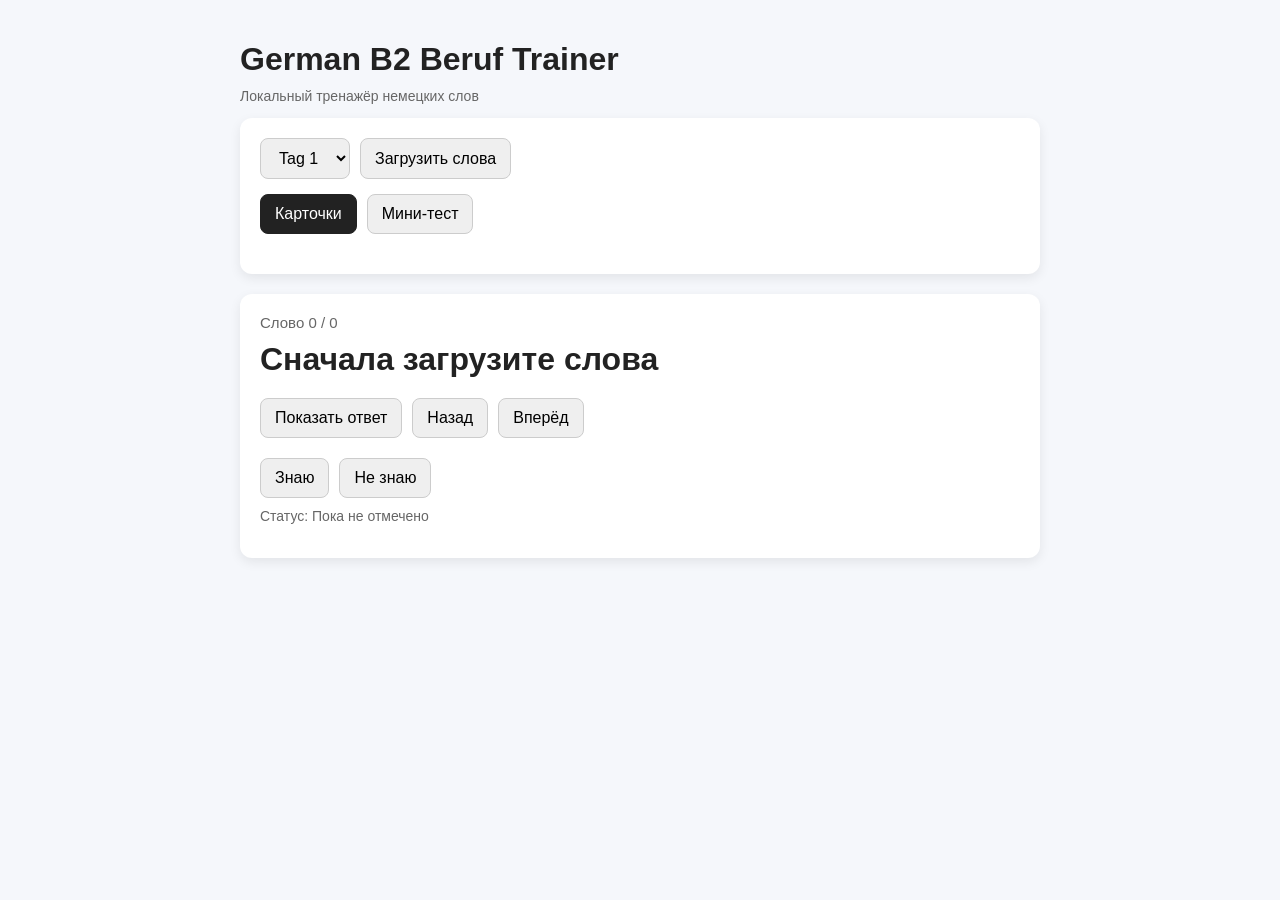
==== index.html @ 20380b61 "init: create offline German vocabulary trainer" ====
<!DOCTYPE html>
<html lang="ru">
<head>
  <meta charset="UTF-8" />
  <meta name="viewport" content="width=device-width, initial-scale=1.0" />
  <title>German B2 Beruf Trainer</title>
  <style>
    body {
      font-family: Arial, sans-serif;
      background: #f5f7fb;
      margin: 0;
      padding: 20px;
      color: #222;
    }

    .container {
      max-width: 800px;
      margin: 0 auto;
    }

    h1 {
      margin-bottom: 10px;
    }

    .panel {
      background: #fff;
      border-radius: 12px;
      padding: 20px;
      box-shadow: 0 4px 12px rgba(0,0,0,0.08);
      margin-bottom: 20px;
    }

    .controls {
      display: flex;
      flex-wrap: wrap;
      gap: 10px;
      margin-bottom: 15px;
    }

    select, button {
      padding: 10px 14px;
      border-radius: 8px;
      border: 1px solid #ccc;
      font-size: 16px;
      cursor: pointer;
    }

    button:hover {
      opacity: 0.95;
    }

    .word {
      font-size: 32px;
      font-weight: bold;
      margin-bottom: 15px;
    }

    .translation, .examples {
      margin-top: 12px;
      font-size: 18px;
      line-height: 1.5;
    }

    .hidden {
      display: none;
    }

    .nav-buttons {
      display: flex;
      gap: 10px;
      margin-top: 20px;
    }

    .mode-buttons {
      display: flex;
      gap: 10px;
      margin-bottom: 20px;
    }

    .active {
      background: #222;
      color: white;
      border-color: #222;
    }

    .question-count {
      font-size: 15px;
      color: #666;
      margin-bottom: 10px;
    }

    .answers {
      display: grid;
      gap: 10px;
      margin-top: 20px;
    }

    .answer-btn {
      text-align: left;
      background: white;
    }

    .answer-btn.correct {
      background: #d4edda;
      border-color: #28a745;
    }

    .answer-btn.wrong {
      background: #f8d7da;
      border-color: #dc3545;
    }

    .result-box {
      font-size: 20px;
      font-weight: bold;
      margin-top: 20px;
    }

    .small-text {
      color: #666;
      font-size: 14px;
      margin-top: 10px;
    }

    .message {
      margin-top: 10px;
      font-size: 16px;
      font-weight: 600;
    }

    @media (max-width: 600px) {
      .word {
        font-size: 26px;
      }

      select, button {
        width: 100%;
      }

      .mode-buttons,
      .nav-buttons,
      .controls {
        flex-direction: column;
      }
    }
  </style>
</head>
<body>
  <div class="container">
    <h1>German B2 Beruf Trainer</h1>
    <p class="small-text">Локальный тренажёр немецких слов</p>

    <div class="panel">
      <div class="controls">
        <select id="daySelect">
          <option value="tag1">Tag 1</option>
          <option value="tag2">Tag 2</option>
        </select>
        <button id="loadBtn">Загрузить слова</button>
      </div>

      <div class="mode-buttons">
        <button id="cardsModeBtn" class="active">Карточки</button>
        <button id="testModeBtn">Мини-тест</button>
      </div>
    </div>

    <!-- CARDS -->
    <div id="cardsSection" class="panel">
      <div class="question-count" id="cardsCounter">Слово 0 / 0</div>
      <div class="word" id="cardWord">Сначала загрузите слова</div>

      <div id="cardAnswer" class="hidden">
        <div class="translation" id="cardTranslation"></div>
        <div class="examples">
          <p><strong>DE:</strong> <span id="cardExampleDe"></span></p>
          <p><strong>RU:</strong> <span id="cardExampleRu"></span></p>
        </div>
      </div>

      <!-- Навигация -->
      <div class="nav-buttons">
        <button id="showAnswerBtn">Показать ответ</button>
        <button id="prevBtn">Назад</button>
        <button id="nextBtn">Вперёд</button>
      </div>

      <!-- ЗНАНИЕ -->
      <div class="nav-buttons">
        <button id="knowBtn">Знаю</button>
        <button id="dontKnowBtn">Не знаю</button>
      </div>

      <p id="wordStatus" class="small-text">
        Статус: Пока не отмечено
      </p>
    </div>

    <!-- TEST -->
    <div id="testSection" class="panel hidden">
      <div class="question-count" id="testCounter">Вопрос 0 / 0</div>
      <div class="word" id="testWord">Сначала загрузите слова</div>

      <div class="answers" id="answersContainer"></div>

      <div class="message" id="testMessage"></div>

      <div class="nav-buttons">
        <button id="nextQuestionBtn" class="hidden">Следующий вопрос</button>
        <button id="restartTestBtn" class="hidden">Пройти тест заново</button>
      </div>

      <div class="result-box hidden" id="resultBox"></div>
    </div>
  </div>

  <script src="app.js"></script>
</body>
</html>
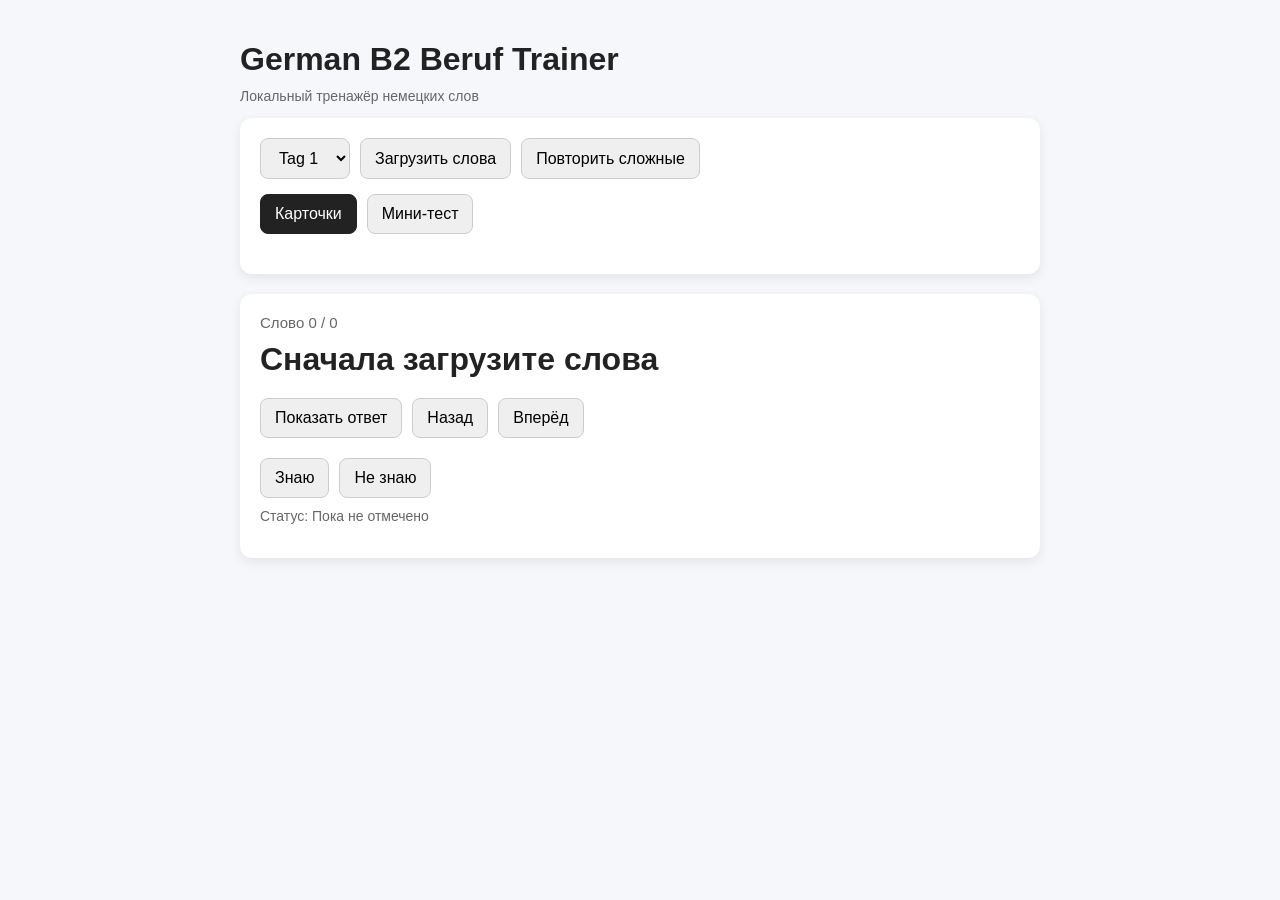
==== commit 49a38eba: "feat: add repeat unknown words button and filter mode" ====
--- a/index.html
+++ b/index.html
@@ -157,6 +157,7 @@
           <option value="tag2">Tag 2</option>
         </select>
         <button id="loadBtn">Загрузить слова</button>
+        <button id="repeatUnknownBtn">Повторить сложные</button>
       </div>
 
       <div class="mode-buttons">
@@ -216,4 +217,4 @@
 
   <script src="app.js"></script>
 </body>
-</html>+</html>
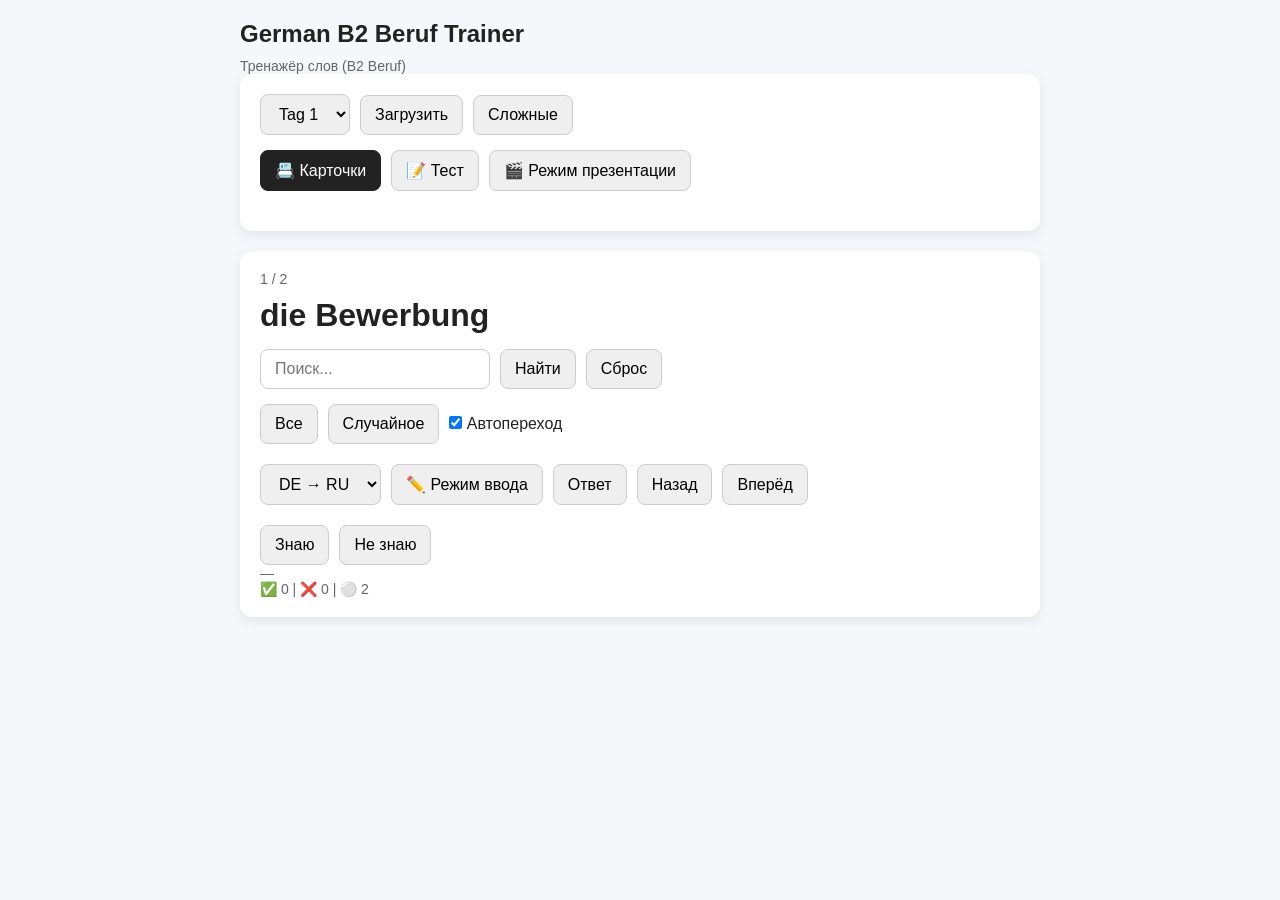
==== commit 2057565d: "feat: major update - add typing mode and presentation mode - Add typing mode with manual input and a" ====
--- a/index.html
+++ b/index.html
@@ -4,11 +4,17 @@
   <meta charset="UTF-8" />
   <meta name="viewport" content="width=device-width, initial-scale=1.0" />
   <title>German B2 Beruf Trainer</title>
+
   <style>
+    * {
+      margin: 0;
+      padding: 0;
+      box-sizing: border-box;
+    }
+
     body {
-      font-family: Arial, sans-serif;
+      font-family: -apple-system, BlinkMacSystemFont, 'Segoe UI', Roboto, 'Helvetica Neue', Arial, sans-serif;
       background: #f5f7fb;
-      margin: 0;
       padding: 20px;
       color: #222;
     }
@@ -20,6 +26,7 @@
 
     h1 {
       margin-bottom: 10px;
+      font-size: 24px;
     }
 
     .panel {
@@ -35,18 +42,24 @@
       flex-wrap: wrap;
       gap: 10px;
       margin-bottom: 15px;
-    }
-
-    select, button {
+      align-items: center;
+    }
+
+    select, button, input {
       padding: 10px 14px;
       border-radius: 8px;
       border: 1px solid #ccc;
       font-size: 16px;
+    }
+
+    button {
       cursor: pointer;
+      transition: all 0.2s;
     }
 
     button:hover {
-      opacity: 0.95;
+      transform: translateY(-1px);
+      box-shadow: 0 2px 4px rgba(0,0,0,0.1);
     }
 
     .word {
@@ -58,7 +71,6 @@
     .translation, .examples {
       margin-top: 12px;
       font-size: 18px;
-      line-height: 1.5;
     }
 
     .hidden {
@@ -69,6 +81,7 @@
       display: flex;
       gap: 10px;
       margin-top: 20px;
+      flex-wrap: wrap;
     }
 
     .mode-buttons {
@@ -84,7 +97,7 @@
     }
 
     .question-count {
-      font-size: 15px;
+      font-size: 14px;
       color: #666;
       margin-bottom: 10px;
     }
@@ -95,11 +108,6 @@
       margin-top: 20px;
     }
 
-    .answer-btn {
-      text-align: left;
-      background: white;
-    }
-
     .answer-btn.correct {
       background: #d4edda;
       border-color: #28a745;
@@ -110,22 +118,195 @@
       border-color: #dc3545;
     }
 
-    .result-box {
-      font-size: 20px;
+    .small-text {
+      font-size: 14px;
+      color: #666;
+    }
+
+    /* Стили для режима ввода */
+    .typing-area {
+      display: flex;
+      gap: 10px;
+      margin: 20px 0;
+    }
+
+    #typingInput {
+      flex: 1;
+      padding: 12px;
+      font-size: 16px;
+      border: 2px solid #ddd;
+      border-radius: 8px;
+    }
+
+    .typing-feedback {
+      margin-top: 15px;
+      padding: 12px;
+      border-radius: 8px;
+      background: #f0f0f0;
+    }
+
+    .typing-feedback.correct {
+      background: #d4edda;
+      border-left: 4px solid #28a745;
+    }
+
+    .typing-feedback.wrong {
+      background: #f8d7da;
+      border-left: 4px solid #dc3545;
+    }
+
+    .typing-btn.active {
+      background: #4a90e2;
+      color: white;
+      border-color: #4a90e2;
+    }
+
+    /* Стили для режима презентации */
+    .presentation-panel {
+      position: fixed;
+      top: 0;
+      left: 0;
+      right: 0;
+      bottom: 0;
+      background: #fffaf0;
+      border-radius: 0;
+      padding: 60px 40px;
+      margin: 0;
+      z-index: 1000;
+      overflow-y: auto;
+    }
+
+    .presentation-exit-btn {
+      position: fixed;
+      top: 30px;
+      right: 30px;
+      background: rgba(0,0,0,0.1);
+      border: none;
+      font-size: 18px;
+      padding: 12px 24px;
+      border-radius: 40px;
+      cursor: pointer;
+      z-index: 1001;
+      transition: all 0.2s;
+    }
+
+    .presentation-exit-btn:hover {
+      background: rgba(0,0,0,0.2);
+      transform: scale(1.05);
+    }
+
+    .presentation-control-btn {
+      position: fixed;
+      bottom: 40px;
+      background: rgba(0,0,0,0.1);
+      border: none;
+      padding: 14px 28px;
+      font-size: 18px;
+      border-radius: 40px;
+      cursor: pointer;
+      z-index: 1001;
+      transition: all 0.2s;
+      font-weight: 500;
+    }
+
+    .presentation-control-btn:hover {
+      background: rgba(0,0,0,0.2);
+      transform: scale(1.05);
+    }
+
+    .pause-btn {
+      left: 40px;
+    }
+
+    .stop-btn {
+      right: 40px;
+    }
+
+    .presentation-content {
+      display: flex;
+      flex-direction: column;
+      justify-content: center;
+      align-items: center;
+      min-height: 100%;
+      text-align: center;
+      max-width: 1200px;
+      margin: 0 auto;
+    }
+
+    .presentation-counter {
+      font-size: 18px;
+      color: #999;
+      margin-bottom: 80px;
+    }
+
+    /* Крупные шрифты для чтения с расстояния 1-2 метра */
+    .presentation-word {
+      font-size: 96px;
       font-weight: bold;
-      margin-top: 20px;
-    }
-
-    .small-text {
+      color: #2c3e50;
+      margin-bottom: 60px;
+      opacity: 1;
+      transition: opacity 0.4s ease;
+      min-height: 180px;
+      display: flex;
+      align-items: center;
+      justify-content: center;
+      line-height: 1.2;
+    }
+
+    .presentation-translation {
+      font-size: 72px;
+      color: #4a90e2;
+      margin-bottom: 60px;
+      opacity: 0;
+      transition: opacity 0.4s ease;
+      min-height: 140px;
+      display: flex;
+      align-items: center;
+      justify-content: center;
+      line-height: 1.2;
+    }
+
+    .presentation-examples {
+      font-size: 32px;
       color: #666;
-      font-size: 14px;
-      margin-top: 10px;
-    }
-
-    .message {
-      margin-top: 10px;
-      font-size: 16px;
-      font-weight: 600;
+      line-height: 1.5;
+      background: rgba(0,0,0,0.03);
+      padding: 40px;
+      border-radius: 24px;
+      opacity: 0;
+      transition: opacity 0.4s ease;
+      min-height: 280px;
+      display: flex;
+      flex-direction: column;
+      justify-content: center;
+    }
+
+    .presentation-examples p {
+      margin: 20px 0;
+    }
+
+    .example-label {
+      font-weight: bold;
+      color: #4a90e2;
+      font-size: 36px;
+      margin-right: 15px;
+    }
+
+    .presentation-progress {
+      position: fixed;
+      bottom: 0;
+      left: 0;
+      right: 0;
+      height: 6px;
+      background: rgba(0,0,0,0.1);
+    }
+
+    .presentation-progress-bar {
+      height: 100%;
+      background: #4a90e2;
+      width: 0%;
+      transition: width 0.1s linear;
     }
 
     @media (max-width: 600px) {
@@ -133,85 +314,197 @@
         font-size: 26px;
       }
 
-      select, button {
-        width: 100%;
-      }
-
-      .mode-buttons,
-      .nav-buttons,
-      .controls {
+      .controls, .nav-buttons, .mode-buttons {
         flex-direction: column;
+      }
+      
+      .presentation-word {
+        font-size: 48px;
+        min-height: 100px;
+        margin-bottom: 40px;
+      }
+      
+      .presentation-translation {
+        font-size: 36px;
+        min-height: 80px;
+        margin-bottom: 40px;
+      }
+      
+      .presentation-examples {
+        font-size: 20px;
+        padding: 25px;
+        min-height: 200px;
+      }
+      
+      .example-label {
+        font-size: 22px;
+      }
+      
+      .presentation-panel {
+        padding: 30px 20px;
+      }
+      
+      .presentation-control-btn {
+        padding: 10px 20px;
+        font-size: 14px;
+        bottom: 20px;
+      }
+      
+      .pause-btn {
+        left: 20px;
+      }
+      
+      .stop-btn {
+        right: 20px;
+      }
+      
+      .presentation-exit-btn {
+        top: 20px;
+        right: 20px;
+        padding: 8px 16px;
+        font-size: 14px;
+      }
+      
+      .presentation-counter {
+        font-size: 14px;
+        margin-bottom: 40px;
       }
     }
   </style>
 </head>
+
 <body>
   <div class="container">
     <h1>German B2 Beruf Trainer</h1>
-    <p class="small-text">Локальный тренажёр немецких слов</p>
-
+    <p class="small-text">Тренажёр слов (B2 Beruf)</p>
+
+    <!-- ЗАГРУЗКА -->
     <div class="panel">
       <div class="controls">
         <select id="daySelect">
           <option value="tag1">Tag 1</option>
           <option value="tag2">Tag 2</option>
+          <option value="tag3">Tag 3</option>
         </select>
-        <button id="loadBtn">Загрузить слова</button>
-        <button id="repeatUnknownBtn">Повторить сложные</button>
+
+        <button id="loadBtn">Загрузить</button>
+        <button id="repeatUnknownBtn">Сложные</button>
       </div>
 
       <div class="mode-buttons">
-        <button id="cardsModeBtn" class="active">Карточки</button>
-        <button id="testModeBtn">Мини-тест</button>
+        <button id="cardsModeBtn" class="active">📇 Карточки</button>
+        <button id="testModeBtn">📝 Тест</button>
+        <button id="presentationModeBtn">🎬 Режим презентации</button>
       </div>
     </div>
 
-    <!-- CARDS -->
+    <!-- КАРТОЧКИ -->
     <div id="cardsSection" class="panel">
-      <div class="question-count" id="cardsCounter">Слово 0 / 0</div>
-      <div class="word" id="cardWord">Сначала загрузите слова</div>
+
+      <div id="cardsCounter" class="question-count"></div>
+
+      <div id="cardWord" class="word"></div>
 
       <div id="cardAnswer" class="hidden">
-        <div class="translation" id="cardTranslation"></div>
+        <div id="cardTranslation" class="translation"></div>
+
         <div class="examples">
-          <p><strong>DE:</strong> <span id="cardExampleDe"></span></p>
-          <p><strong>RU:</strong> <span id="cardExampleRu"></span></p>
+          <p><b>DE:</b> <span id="cardExampleDe"></span></p>
+          <p><b>RU:</b> <span id="cardExampleRu"></span></p>
         </div>
       </div>
 
-      <!-- Навигация -->
+      <!-- РЕЖИМ ВВОДА -->
+      <div id="typingSection" class="hidden">
+        <div class="typing-area">
+          <input type="text" id="typingInput" placeholder="Введите перевод..." />
+          <button id="checkTypingBtn">Проверить</button>
+        </div>
+        <div id="typingFeedback" class="typing-feedback hidden">
+          <p id="typingMessage"></p>
+          <p id="typingCorrectAnswer"></p>
+        </div>
+      </div>
+
+      <!-- ПОИСК -->
+      <div class="controls">
+        <input id="searchInput" type="text" placeholder="Поиск..." />
+        <button id="searchBtn">Найти</button>
+        <button id="resetSearchBtn">Сброс</button>
+      </div>
+
+      <!-- ФИЛЬТРЫ -->
+      <div class="controls">
+        <button id="showAllBtn">Все</button>
+        <button id="randomWordBtn">Случайное</button>
+
+        <label>
+          <input id="autoNextCheckbox" type="checkbox" checked />
+          Автопереход
+        </label>
+      </div>
+
+      <!-- УПРАВЛЕНИЕ -->
       <div class="nav-buttons">
-        <button id="showAnswerBtn">Показать ответ</button>
+        <select id="cardModeSelect">
+          <option value="de-to-ru">DE → RU</option>
+          <option value="ru-to-de">RU → DE</option>
+        </select>
+
+        <button id="typingModeBtn" class="typing-btn">✏️ Режим ввода</button>
+
+        <button id="showAnswerBtn">Ответ</button>
         <button id="prevBtn">Назад</button>
         <button id="nextBtn">Вперёд</button>
       </div>
 
-      <!-- ЗНАНИЕ -->
+      <!-- ОЦЕНКА -->
       <div class="nav-buttons">
         <button id="knowBtn">Знаю</button>
         <button id="dontKnowBtn">Не знаю</button>
       </div>
 
-      <p id="wordStatus" class="small-text">
-        Статус: Пока не отмечено
-      </p>
+      <p id="wordStatus" class="small-text"></p>
+      <p id="statsBox" class="small-text"></p>
     </div>
 
-    <!-- TEST -->
+    <!-- ТЕСТ -->
     <div id="testSection" class="panel hidden">
-      <div class="question-count" id="testCounter">Вопрос 0 / 0</div>
-      <div class="word" id="testWord">Сначала загрузите слова</div>
-
-      <div class="answers" id="answersContainer"></div>
-
-      <div class="message" id="testMessage"></div>
+
+      <div id="testCounter" class="question-count"></div>
+      <div id="testWord" class="word"></div>
+
+      <div id="answersContainer" class="answers"></div>
+
+      <p id="testMessage"></p>
 
       <div class="nav-buttons">
-        <button id="nextQuestionBtn" class="hidden">Следующий вопрос</button>
-        <button id="restartTestBtn" class="hidden">Пройти тест заново</button>
-      </div>
-
-      <div class="result-box hidden" id="resultBox"></div>
+        <button id="nextQuestionBtn" class="hidden">Дальше</button>
+        <button id="restartTestBtn" class="hidden">Заново</button>
+      </div>
+
+      <div id="resultBox" class="small-text"></div>
+    </div>
+
+    <!-- РЕЖИМ ПРЕЗЕНТАЦИИ -->
+    <div id="presentationSection" class="presentation-panel hidden">
+      <button id="presentationExitBtn" class="presentation-exit-btn">✕ Выход</button>
+      <button id="presentationPauseBtn" class="presentation-control-btn pause-btn">⏸ Пауза</button>
+      <button id="presentationStopBtn" class="presentation-control-btn stop-btn">⏹ Остановить</button>
+      
+      <div class="presentation-content">
+        <div id="presentationCounter" class="presentation-counter"></div>
+        <div id="presentationWord" class="presentation-word"></div>
+        <div id="presentationTranslation" class="presentation-translation"></div>
+        <div id="presentationExamples" class="presentation-examples">
+          <p><span class="example-label">DE:</span> <span id="presentationExampleDe"></span></p>
+          <p><span class="example-label">RU:</span> <span id="presentationExampleRu"></span></p>
+        </div>
+      </div>
+      
+      <div class="presentation-progress">
+        <div id="presentationProgressBar" class="presentation-progress-bar"></div>
+      </div>
     </div>
   </div>
 
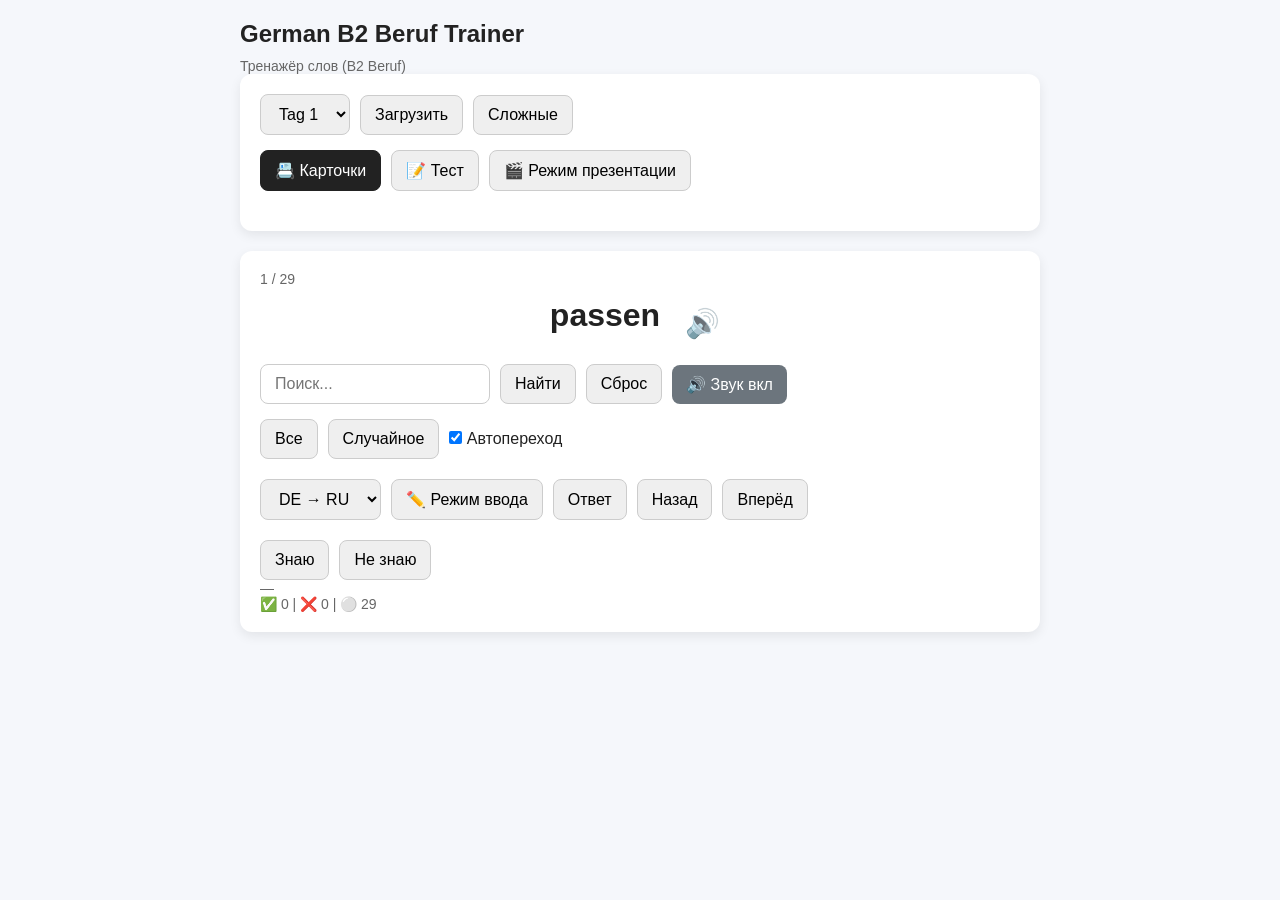
==== commit 1ad42553: "feat: add audio pronunciation feature - Add speak buttons in cards, test, and presentation modes - A" ====
--- a/index.html
+++ b/index.html
@@ -159,6 +159,51 @@
       background: #4a90e2;
       color: white;
       border-color: #4a90e2;
+    }
+
+    /* Стили для кнопок озвучивания */
+    .word-container {
+      display: flex;
+      align-items: center;
+      justify-content: center;
+      gap: 15px;
+      margin-bottom: 15px;
+    }
+
+    .test-word-container {
+      display: flex;
+      align-items: center;
+      justify-content: center;
+      gap: 15px;
+      margin-bottom: 20px;
+    }
+
+    .speak-btn {
+      background: none;
+      border: none;
+      font-size: 28px;
+      cursor: pointer;
+      padding: 5px 10px;
+      border-radius: 50%;
+      transition: all 0.2s;
+      opacity: 0.7;
+    }
+
+    .speak-btn:hover {
+      opacity: 1;
+      transform: scale(1.1);
+      background: rgba(0,0,0,0.05);
+    }
+
+    .sound-toggle-btn {
+      background: #6c757d;
+      color: white;
+      border: none;
+    }
+
+    .sound-toggle-btn.sound-off {
+      background: #dc3545;
+      opacity: 0.7;
     }
 
     /* Стили для режима презентации */
@@ -239,18 +284,36 @@
       margin-bottom: 80px;
     }
 
-    /* Крупные шрифты для чтения с расстояния 1-2 метра */
+    .presentation-word-container {
+      position: relative;
+      display: flex;
+      align-items: center;
+      justify-content: center;
+      gap: 30px;
+      margin-bottom: 60px;
+    }
+
+    .presentation-speak-btn {
+      background: none;
+      border: none;
+      font-size: 48px;
+      cursor: pointer;
+      opacity: 0.7;
+      transition: all 0.2s;
+      padding: 10px;
+    }
+
+    .presentation-speak-btn:hover {
+      opacity: 1;
+      transform: scale(1.1);
+    }
+
     .presentation-word {
       font-size: 96px;
       font-weight: bold;
       color: #2c3e50;
-      margin-bottom: 60px;
       opacity: 1;
       transition: opacity 0.4s ease;
-      min-height: 180px;
-      display: flex;
-      align-items: center;
-      justify-content: center;
       line-height: 1.2;
     }
 
@@ -320,20 +383,15 @@
       
       .presentation-word {
         font-size: 48px;
-        min-height: 100px;
-        margin-bottom: 40px;
       }
       
       .presentation-translation {
         font-size: 36px;
-        min-height: 80px;
-        margin-bottom: 40px;
       }
       
       .presentation-examples {
         font-size: 20px;
         padding: 25px;
-        min-height: 200px;
       }
       
       .example-label {
@@ -350,24 +408,12 @@
         bottom: 20px;
       }
       
-      .pause-btn {
-        left: 20px;
-      }
-      
-      .stop-btn {
-        right: 20px;
-      }
-      
-      .presentation-exit-btn {
-        top: 20px;
-        right: 20px;
-        padding: 8px 16px;
-        font-size: 14px;
-      }
-      
-      .presentation-counter {
-        font-size: 14px;
-        margin-bottom: 40px;
+      .presentation-word-container {
+        gap: 15px;
+      }
+      
+      .presentation-speak-btn {
+        font-size: 32px;
       }
     }
   </style>
@@ -403,7 +449,10 @@
 
       <div id="cardsCounter" class="question-count"></div>
 
-      <div id="cardWord" class="word"></div>
+      <div class="word-container">
+        <div id="cardWord" class="word"></div>
+        <button id="speakCardBtn" class="speak-btn" title="Озвучить">🔊</button>
+      </div>
 
       <div id="cardAnswer" class="hidden">
         <div id="cardTranslation" class="translation"></div>
@@ -431,6 +480,7 @@
         <input id="searchInput" type="text" placeholder="Поиск..." />
         <button id="searchBtn">Найти</button>
         <button id="resetSearchBtn">Сброс</button>
+        <button id="toggleSoundBtn" class="sound-toggle-btn">🔊 Звук вкл</button>
       </div>
 
       <!-- ФИЛЬТРЫ -->
@@ -472,7 +522,11 @@
     <div id="testSection" class="panel hidden">
 
       <div id="testCounter" class="question-count"></div>
-      <div id="testWord" class="word"></div>
+
+      <div class="test-word-container">
+        <div id="testWord" class="word"></div>
+        <button id="speakTestBtn" class="speak-btn" title="Озвучить">🔊</button>
+      </div>
 
       <div id="answersContainer" class="answers"></div>
 
@@ -494,7 +548,12 @@
       
       <div class="presentation-content">
         <div id="presentationCounter" class="presentation-counter"></div>
-        <div id="presentationWord" class="presentation-word"></div>
+        
+        <div class="presentation-word-container">
+          <div id="presentationWord" class="presentation-word"></div>
+          <button id="speakPresentationBtn" class="presentation-speak-btn" title="Озвучить">🔊</button>
+        </div>
+        
         <div id="presentationTranslation" class="presentation-translation"></div>
         <div id="presentationExamples" class="presentation-examples">
           <p><span class="example-label">DE:</span> <span id="presentationExampleDe"></span></p>
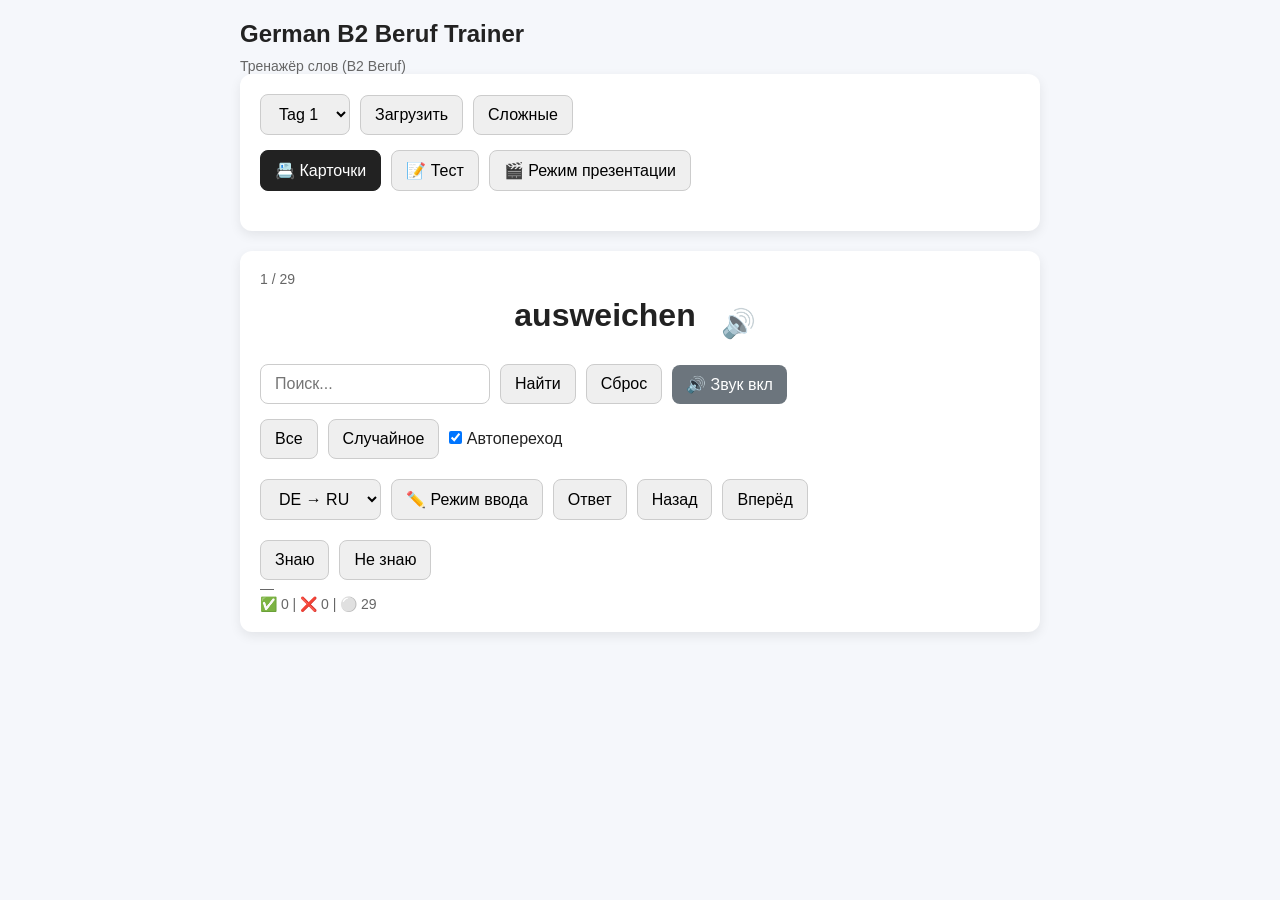
==== commit 96a056d4: "feat: redesign presentation mode with glassmorphism and sliding sidebar - Add glassmorphism design (" ====
--- a/index.html
+++ b/index.html
@@ -274,8 +274,13 @@
       align-items: center;
       min-height: 100%;
       text-align: center;
-      max-width: 1200px;
+      max-width: 900px;
       margin: 0 auto;
+      transition: margin-left 0.3s ease;
+    }
+
+    .presentation-content.with-sidebar {
+      margin-left: 280px;
     }
 
     .presentation-counter {
@@ -372,6 +377,98 @@
       transition: width 0.1s linear;
     }
 
+    /* Боковая панель со списком слов */
+    .presentation-sidebar {
+      position: fixed;
+      left: 0;
+      top: 0;
+      bottom: 0;
+      width: 280px;
+      background: white;
+      box-shadow: 2px 0 15px rgba(0,0,0,0.1);
+      z-index: 1002;
+      display: flex;
+      flex-direction: column;
+      transform: translateX(0);
+      transition: transform 0.3s ease;
+    }
+
+    .presentation-sidebar.collapsed {
+      transform: translateX(-280px);
+    }
+
+    .sidebar-header {
+      display: flex;
+      justify-content: space-between;
+      align-items: center;
+      padding: 20px;
+      border-bottom: 1px solid #e5e5e5;
+      background: #f8f9fa;
+    }
+
+    .sidebar-header h3 {
+      margin: 0;
+      font-size: 18px;
+      color: #333;
+    }
+
+    .toggle-sidebar-btn {
+      background: none;
+      border: none;
+      font-size: 20px;
+      cursor: pointer;
+      padding: 5px 10px;
+      border-radius: 5px;
+      transition: all 0.2s;
+    }
+
+    .toggle-sidebar-btn:hover {
+      background: rgba(0,0,0,0.05);
+    }
+
+    .words-list {
+      flex: 1;
+      overflow-y: auto;
+      padding: 10px 0;
+    }
+
+    .word-item {
+      padding: 12px 20px;
+      font-size: 16px;
+      cursor: pointer;
+      transition: all 0.2s;
+      border-left: 3px solid transparent;
+      font-family: monospace;
+    }
+
+    .word-item:hover {
+      background: #f5f5f5;
+    }
+
+    .word-item.current {
+      background: #e3f2fd;
+      border-left-color: #4a90e2;
+      color: #4a90e2;
+      font-weight: bold;
+    }
+
+    .word-item.passed {
+      color: #888;
+      text-decoration: line-through;
+      opacity: 0.6;
+    }
+
+    .word-number {
+      display: inline-block;
+      width: 30px;
+      color: #999;
+      font-size: 12px;
+    }
+
+    .word-text {
+      margin-left: 5px;
+    }
+
     @media (max-width: 600px) {
       .word {
         font-size: 26px;
@@ -414,6 +511,19 @@
       
       .presentation-speak-btn {
         font-size: 32px;
+      }
+      
+      .presentation-sidebar {
+        width: 240px;
+      }
+      
+      .presentation-content.with-sidebar {
+        margin-left: 240px;
+      }
+      
+      .word-item {
+        padding: 8px 15px;
+        font-size: 14px;
       }
     }
   </style>
@@ -546,7 +656,16 @@
       <button id="presentationPauseBtn" class="presentation-control-btn pause-btn">⏸ Пауза</button>
       <button id="presentationStopBtn" class="presentation-control-btn stop-btn">⏹ Остановить</button>
       
-      <div class="presentation-content">
+      <!-- Боковая панель со списком слов -->
+      <div id="presentationSidebar" class="presentation-sidebar">
+        <div class="sidebar-header">
+          <h3>📚 Список слов</h3>
+          <button id="toggleSidebarBtn" class="toggle-sidebar-btn" title="Скрыть панель">◀</button>
+        </div>
+        <div id="wordsList" class="words-list"></div>
+      </div>
+      
+      <div id="presentationContent" class="presentation-content">
         <div id="presentationCounter" class="presentation-counter"></div>
         
         <div class="presentation-word-container">
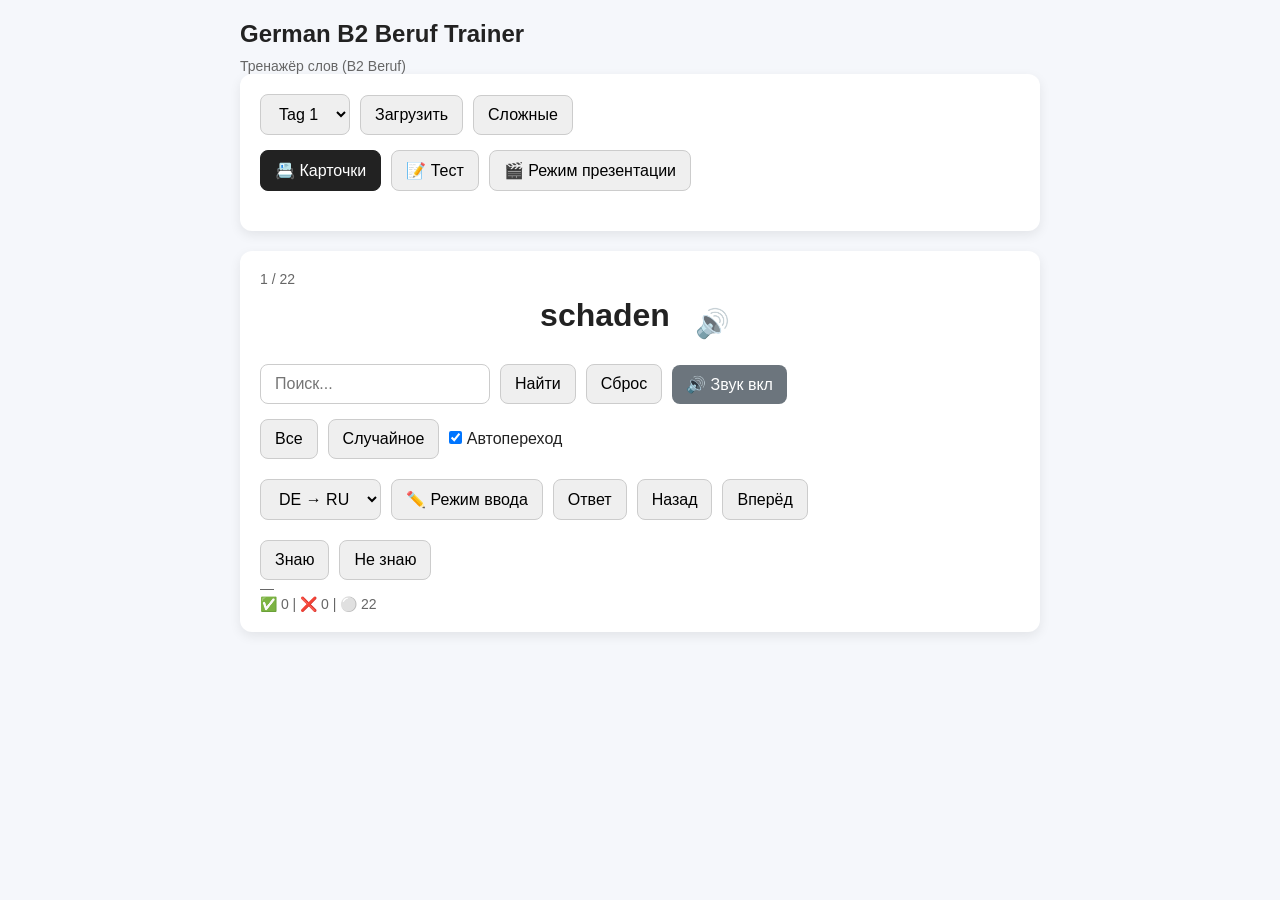
==== commit 10da6a0e: "feat: major refactoring - separate CSS and fix presentation mode - Move all CSS to external file (st" ====
--- a/index.html
+++ b/index.html
@@ -4,529 +4,7 @@
   <meta charset="UTF-8" />
   <meta name="viewport" content="width=device-width, initial-scale=1.0" />
   <title>German B2 Beruf Trainer</title>
-
-  <style>
-    * {
-      margin: 0;
-      padding: 0;
-      box-sizing: border-box;
-    }
-
-    body {
-      font-family: -apple-system, BlinkMacSystemFont, 'Segoe UI', Roboto, 'Helvetica Neue', Arial, sans-serif;
-      background: #f5f7fb;
-      padding: 20px;
-      color: #222;
-    }
-
-    .container {
-      max-width: 800px;
-      margin: 0 auto;
-    }
-
-    h1 {
-      margin-bottom: 10px;
-      font-size: 24px;
-    }
-
-    .panel {
-      background: #fff;
-      border-radius: 12px;
-      padding: 20px;
-      box-shadow: 0 4px 12px rgba(0,0,0,0.08);
-      margin-bottom: 20px;
-    }
-
-    .controls {
-      display: flex;
-      flex-wrap: wrap;
-      gap: 10px;
-      margin-bottom: 15px;
-      align-items: center;
-    }
-
-    select, button, input {
-      padding: 10px 14px;
-      border-radius: 8px;
-      border: 1px solid #ccc;
-      font-size: 16px;
-    }
-
-    button {
-      cursor: pointer;
-      transition: all 0.2s;
-    }
-
-    button:hover {
-      transform: translateY(-1px);
-      box-shadow: 0 2px 4px rgba(0,0,0,0.1);
-    }
-
-    .word {
-      font-size: 32px;
-      font-weight: bold;
-      margin-bottom: 15px;
-    }
-
-    .translation, .examples {
-      margin-top: 12px;
-      font-size: 18px;
-    }
-
-    .hidden {
-      display: none;
-    }
-
-    .nav-buttons {
-      display: flex;
-      gap: 10px;
-      margin-top: 20px;
-      flex-wrap: wrap;
-    }
-
-    .mode-buttons {
-      display: flex;
-      gap: 10px;
-      margin-bottom: 20px;
-    }
-
-    .active {
-      background: #222;
-      color: white;
-      border-color: #222;
-    }
-
-    .question-count {
-      font-size: 14px;
-      color: #666;
-      margin-bottom: 10px;
-    }
-
-    .answers {
-      display: grid;
-      gap: 10px;
-      margin-top: 20px;
-    }
-
-    .answer-btn.correct {
-      background: #d4edda;
-      border-color: #28a745;
-    }
-
-    .answer-btn.wrong {
-      background: #f8d7da;
-      border-color: #dc3545;
-    }
-
-    .small-text {
-      font-size: 14px;
-      color: #666;
-    }
-
-    /* Стили для режима ввода */
-    .typing-area {
-      display: flex;
-      gap: 10px;
-      margin: 20px 0;
-    }
-
-    #typingInput {
-      flex: 1;
-      padding: 12px;
-      font-size: 16px;
-      border: 2px solid #ddd;
-      border-radius: 8px;
-    }
-
-    .typing-feedback {
-      margin-top: 15px;
-      padding: 12px;
-      border-radius: 8px;
-      background: #f0f0f0;
-    }
-
-    .typing-feedback.correct {
-      background: #d4edda;
-      border-left: 4px solid #28a745;
-    }
-
-    .typing-feedback.wrong {
-      background: #f8d7da;
-      border-left: 4px solid #dc3545;
-    }
-
-    .typing-btn.active {
-      background: #4a90e2;
-      color: white;
-      border-color: #4a90e2;
-    }
-
-    /* Стили для кнопок озвучивания */
-    .word-container {
-      display: flex;
-      align-items: center;
-      justify-content: center;
-      gap: 15px;
-      margin-bottom: 15px;
-    }
-
-    .test-word-container {
-      display: flex;
-      align-items: center;
-      justify-content: center;
-      gap: 15px;
-      margin-bottom: 20px;
-    }
-
-    .speak-btn {
-      background: none;
-      border: none;
-      font-size: 28px;
-      cursor: pointer;
-      padding: 5px 10px;
-      border-radius: 50%;
-      transition: all 0.2s;
-      opacity: 0.7;
-    }
-
-    .speak-btn:hover {
-      opacity: 1;
-      transform: scale(1.1);
-      background: rgba(0,0,0,0.05);
-    }
-
-    .sound-toggle-btn {
-      background: #6c757d;
-      color: white;
-      border: none;
-    }
-
-    .sound-toggle-btn.sound-off {
-      background: #dc3545;
-      opacity: 0.7;
-    }
-
-    /* Стили для режима презентации */
-    .presentation-panel {
-      position: fixed;
-      top: 0;
-      left: 0;
-      right: 0;
-      bottom: 0;
-      background: #fffaf0;
-      border-radius: 0;
-      padding: 60px 40px;
-      margin: 0;
-      z-index: 1000;
-      overflow-y: auto;
-    }
-
-    .presentation-exit-btn {
-      position: fixed;
-      top: 30px;
-      right: 30px;
-      background: rgba(0,0,0,0.1);
-      border: none;
-      font-size: 18px;
-      padding: 12px 24px;
-      border-radius: 40px;
-      cursor: pointer;
-      z-index: 1001;
-      transition: all 0.2s;
-    }
-
-    .presentation-exit-btn:hover {
-      background: rgba(0,0,0,0.2);
-      transform: scale(1.05);
-    }
-
-    .presentation-control-btn {
-      position: fixed;
-      bottom: 40px;
-      background: rgba(0,0,0,0.1);
-      border: none;
-      padding: 14px 28px;
-      font-size: 18px;
-      border-radius: 40px;
-      cursor: pointer;
-      z-index: 1001;
-      transition: all 0.2s;
-      font-weight: 500;
-    }
-
-    .presentation-control-btn:hover {
-      background: rgba(0,0,0,0.2);
-      transform: scale(1.05);
-    }
-
-    .pause-btn {
-      left: 40px;
-    }
-
-    .stop-btn {
-      right: 40px;
-    }
-
-    .presentation-content {
-      display: flex;
-      flex-direction: column;
-      justify-content: center;
-      align-items: center;
-      min-height: 100%;
-      text-align: center;
-      max-width: 900px;
-      margin: 0 auto;
-      transition: margin-left 0.3s ease;
-    }
-
-    .presentation-content.with-sidebar {
-      margin-left: 280px;
-    }
-
-    .presentation-counter {
-      font-size: 18px;
-      color: #999;
-      margin-bottom: 80px;
-    }
-
-    .presentation-word-container {
-      position: relative;
-      display: flex;
-      align-items: center;
-      justify-content: center;
-      gap: 30px;
-      margin-bottom: 60px;
-    }
-
-    .presentation-speak-btn {
-      background: none;
-      border: none;
-      font-size: 48px;
-      cursor: pointer;
-      opacity: 0.7;
-      transition: all 0.2s;
-      padding: 10px;
-    }
-
-    .presentation-speak-btn:hover {
-      opacity: 1;
-      transform: scale(1.1);
-    }
-
-    .presentation-word {
-      font-size: 96px;
-      font-weight: bold;
-      color: #2c3e50;
-      opacity: 1;
-      transition: opacity 0.4s ease;
-      line-height: 1.2;
-    }
-
-    .presentation-translation {
-      font-size: 72px;
-      color: #4a90e2;
-      margin-bottom: 60px;
-      opacity: 0;
-      transition: opacity 0.4s ease;
-      min-height: 140px;
-      display: flex;
-      align-items: center;
-      justify-content: center;
-      line-height: 1.2;
-    }
-
-    .presentation-examples {
-      font-size: 32px;
-      color: #666;
-      line-height: 1.5;
-      background: rgba(0,0,0,0.03);
-      padding: 40px;
-      border-radius: 24px;
-      opacity: 0;
-      transition: opacity 0.4s ease;
-      min-height: 280px;
-      display: flex;
-      flex-direction: column;
-      justify-content: center;
-    }
-
-    .presentation-examples p {
-      margin: 20px 0;
-    }
-
-    .example-label {
-      font-weight: bold;
-      color: #4a90e2;
-      font-size: 36px;
-      margin-right: 15px;
-    }
-
-    .presentation-progress {
-      position: fixed;
-      bottom: 0;
-      left: 0;
-      right: 0;
-      height: 6px;
-      background: rgba(0,0,0,0.1);
-    }
-
-    .presentation-progress-bar {
-      height: 100%;
-      background: #4a90e2;
-      width: 0%;
-      transition: width 0.1s linear;
-    }
-
-    /* Боковая панель со списком слов */
-    .presentation-sidebar {
-      position: fixed;
-      left: 0;
-      top: 0;
-      bottom: 0;
-      width: 280px;
-      background: white;
-      box-shadow: 2px 0 15px rgba(0,0,0,0.1);
-      z-index: 1002;
-      display: flex;
-      flex-direction: column;
-      transform: translateX(0);
-      transition: transform 0.3s ease;
-    }
-
-    .presentation-sidebar.collapsed {
-      transform: translateX(-280px);
-    }
-
-    .sidebar-header {
-      display: flex;
-      justify-content: space-between;
-      align-items: center;
-      padding: 20px;
-      border-bottom: 1px solid #e5e5e5;
-      background: #f8f9fa;
-    }
-
-    .sidebar-header h3 {
-      margin: 0;
-      font-size: 18px;
-      color: #333;
-    }
-
-    .toggle-sidebar-btn {
-      background: none;
-      border: none;
-      font-size: 20px;
-      cursor: pointer;
-      padding: 5px 10px;
-      border-radius: 5px;
-      transition: all 0.2s;
-    }
-
-    .toggle-sidebar-btn:hover {
-      background: rgba(0,0,0,0.05);
-    }
-
-    .words-list {
-      flex: 1;
-      overflow-y: auto;
-      padding: 10px 0;
-    }
-
-    .word-item {
-      padding: 12px 20px;
-      font-size: 16px;
-      cursor: pointer;
-      transition: all 0.2s;
-      border-left: 3px solid transparent;
-      font-family: monospace;
-    }
-
-    .word-item:hover {
-      background: #f5f5f5;
-    }
-
-    .word-item.current {
-      background: #e3f2fd;
-      border-left-color: #4a90e2;
-      color: #4a90e2;
-      font-weight: bold;
-    }
-
-    .word-item.passed {
-      color: #888;
-      text-decoration: line-through;
-      opacity: 0.6;
-    }
-
-    .word-number {
-      display: inline-block;
-      width: 30px;
-      color: #999;
-      font-size: 12px;
-    }
-
-    .word-text {
-      margin-left: 5px;
-    }
-
-    @media (max-width: 600px) {
-      .word {
-        font-size: 26px;
-      }
-
-      .controls, .nav-buttons, .mode-buttons {
-        flex-direction: column;
-      }
-      
-      .presentation-word {
-        font-size: 48px;
-      }
-      
-      .presentation-translation {
-        font-size: 36px;
-      }
-      
-      .presentation-examples {
-        font-size: 20px;
-        padding: 25px;
-      }
-      
-      .example-label {
-        font-size: 22px;
-      }
-      
-      .presentation-panel {
-        padding: 30px 20px;
-      }
-      
-      .presentation-control-btn {
-        padding: 10px 20px;
-        font-size: 14px;
-        bottom: 20px;
-      }
-      
-      .presentation-word-container {
-        gap: 15px;
-      }
-      
-      .presentation-speak-btn {
-        font-size: 32px;
-      }
-      
-      .presentation-sidebar {
-        width: 240px;
-      }
-      
-      .presentation-content.with-sidebar {
-        margin-left: 240px;
-      }
-      
-      .word-item {
-        padding: 8px 15px;
-        font-size: 14px;
-      }
-    }
-  </style>
+  <link rel="stylesheet" href="styles.css">
 </head>
 
 <body>
@@ -665,18 +143,21 @@
         <div id="wordsList" class="words-list"></div>
       </div>
       
-      <div id="presentationContent" class="presentation-content">
-        <div id="presentationCounter" class="presentation-counter"></div>
-        
-        <div class="presentation-word-container">
-          <div id="presentationWord" class="presentation-word"></div>
-          <button id="speakPresentationBtn" class="presentation-speak-btn" title="Озвучить">🔊</button>
-        </div>
-        
-        <div id="presentationTranslation" class="presentation-translation"></div>
-        <div id="presentationExamples" class="presentation-examples">
-          <p><span class="example-label">DE:</span> <span id="presentationExampleDe"></span></p>
-          <p><span class="example-label">RU:</span> <span id="presentationExampleRu"></span></p>
+      <!-- Основной контейнер для контента презентации -->
+      <div id="presentationMain" class="presentation-main">
+        <div id="presentationContent" class="presentation-content">
+          <div id="presentationCounter" class="presentation-counter"></div>
+          
+          <div class="presentation-word-container">
+            <div id="presentationWord" class="presentation-word"></div>
+            <button id="speakPresentationBtn" class="presentation-speak-btn" title="Озвучить">🔊</button>
+          </div>
+          
+          <div id="presentationTranslation" class="presentation-translation"></div>
+          <div id="presentationExamples" class="presentation-examples">
+            <p><span class="example-label">DE:</span> <span id="presentationExampleDe"></span></p>
+            <p><span class="example-label">RU:</span> <span id="presentationExampleRu"></span></p>
+          </div>
         </div>
       </div>
       
--- a/styles.css
+++ b/styles.css
@@ -0,0 +1,538 @@
+* {
+  margin: 0;
+  padding: 0;
+  box-sizing: border-box;
+}
+
+body {
+  font-family: -apple-system, BlinkMacSystemFont, 'Segoe UI', Roboto, 'Helvetica Neue', Arial, sans-serif;
+  background: #f5f7fb;
+  padding: 20px;
+  color: #222;
+}
+
+.container {
+  max-width: 800px;
+  margin: 0 auto;
+}
+
+h1 {
+  margin-bottom: 10px;
+  font-size: 24px;
+}
+
+.panel {
+  background: #fff;
+  border-radius: 12px;
+  padding: 20px;
+  box-shadow: 0 4px 12px rgba(0,0,0,0.08);
+  margin-bottom: 20px;
+}
+
+.controls {
+  display: flex;
+  flex-wrap: wrap;
+  gap: 10px;
+  margin-bottom: 15px;
+  align-items: center;
+}
+
+select, button, input {
+  padding: 10px 14px;
+  border-radius: 8px;
+  border: 1px solid #ccc;
+  font-size: 16px;
+}
+
+button {
+  cursor: pointer;
+  transition: all 0.2s;
+}
+
+button:hover {
+  transform: translateY(-1px);
+  box-shadow: 0 2px 4px rgba(0,0,0,0.1);
+}
+
+.word {
+  font-size: 32px;
+  font-weight: bold;
+  margin-bottom: 15px;
+}
+
+.translation, .examples {
+  margin-top: 12px;
+  font-size: 18px;
+}
+
+.hidden {
+  display: none;
+}
+
+.nav-buttons {
+  display: flex;
+  gap: 10px;
+  margin-top: 20px;
+  flex-wrap: wrap;
+}
+
+.mode-buttons {
+  display: flex;
+  gap: 10px;
+  margin-bottom: 20px;
+}
+
+.active {
+  background: #222;
+  color: white;
+  border-color: #222;
+}
+
+.question-count {
+  font-size: 14px;
+  color: #666;
+  margin-bottom: 10px;
+}
+
+.answers {
+  display: grid;
+  gap: 10px;
+  margin-top: 20px;
+}
+
+.answer-btn.correct {
+  background: #d4edda;
+  border-color: #28a745;
+}
+
+.answer-btn.wrong {
+  background: #f8d7da;
+  border-color: #dc3545;
+}
+
+.small-text {
+  font-size: 14px;
+  color: #666;
+}
+
+/* Стили для режима ввода */
+.typing-area {
+  display: flex;
+  gap: 10px;
+  margin: 20px 0;
+}
+
+#typingInput {
+  flex: 1;
+  padding: 12px;
+  font-size: 16px;
+  border: 2px solid #ddd;
+  border-radius: 8px;
+}
+
+.typing-feedback {
+  margin-top: 15px;
+  padding: 12px;
+  border-radius: 8px;
+  background: #f0f0f0;
+}
+
+.typing-feedback.correct {
+  background: #d4edda;
+  border-left: 4px solid #28a745;
+}
+
+.typing-feedback.wrong {
+  background: #f8d7da;
+  border-left: 4px solid #dc3545;
+}
+
+.typing-btn.active {
+  background: #4a90e2;
+  color: white;
+  border-color: #4a90e2;
+}
+
+/* Стили для кнопок озвучивания */
+.word-container {
+  display: flex;
+  align-items: center;
+  justify-content: center;
+  gap: 15px;
+  margin-bottom: 15px;
+}
+
+.test-word-container {
+  display: flex;
+  align-items: center;
+  justify-content: center;
+  gap: 15px;
+  margin-bottom: 20px;
+}
+
+.speak-btn {
+  background: none;
+  border: none;
+  font-size: 28px;
+  cursor: pointer;
+  padding: 5px 10px;
+  border-radius: 50%;
+  transition: all 0.2s;
+  opacity: 0.7;
+}
+
+.speak-btn:hover {
+  opacity: 1;
+  transform: scale(1.1);
+  background: rgba(0,0,0,0.05);
+}
+
+.sound-toggle-btn {
+  background: #6c757d;
+  color: white;
+  border: none;
+}
+
+.sound-toggle-btn.sound-off {
+  background: #dc3545;
+  opacity: 0.7;
+}
+
+/* ========== РЕЖИМ ПРЕЗЕНТАЦИИ ========== */
+.presentation-panel {
+  position: fixed;
+  top: 0;
+  left: 0;
+  right: 0;
+  bottom: 0;
+  background: #fffaf0;
+  border-radius: 0;
+  margin: 0;
+  z-index: 1000;
+  overflow: hidden;
+}
+
+/* Боковая панель - фиксированная слева */
+.presentation-sidebar {
+  position: fixed;
+  left: 0;
+  top: 0;
+  bottom: 0;
+  width: 280px;
+  background: white;
+  box-shadow: 2px 0 15px rgba(0,0,0,0.1);
+  z-index: 1002;
+  transform: translateX(0);
+  transition: transform 0.3s ease;
+  display: flex;
+  flex-direction: column;
+}
+
+/* Скрытая панель - уезжает влево */
+.presentation-sidebar.collapsed {
+  transform: translateX(-280px);
+}
+
+/* Контейнер для всего контента презентации */
+.presentation-main {
+  position: relative;
+  width: 100%;
+  height: 100%;
+  transition: padding-left 0.3s ease;
+  overflow-y: auto;
+}
+
+/* Когда панель активна - добавляем отступ слева */
+.presentation-main.with-sidebar {
+  padding-left: 280px;
+}
+
+/* Внутренний контент презентации */
+.presentation-content {
+  display: flex;
+  flex-direction: column;
+  justify-content: center;
+  align-items: center;
+  min-height: 100%;
+  text-align: center;
+  max-width: 900px;
+  margin: 0 auto;
+  padding: 60px 40px;
+}
+
+.presentation-exit-btn {
+  position: fixed;
+  top: 30px;
+  right: 30px;
+  background: rgba(0,0,0,0.1);
+  border: none;
+  font-size: 18px;
+  padding: 12px 24px;
+  border-radius: 40px;
+  cursor: pointer;
+  z-index: 1003;
+  transition: all 0.2s;
+}
+
+.presentation-exit-btn:hover {
+  background: rgba(0,0,0,0.2);
+  transform: scale(1.05);
+}
+
+.presentation-control-btn {
+  position: fixed;
+  bottom: 40px;
+  background: rgba(0,0,0,0.1);
+  border: none;
+  padding: 14px 28px;
+  font-size: 18px;
+  border-radius: 40px;
+  cursor: pointer;
+  z-index: 1003;
+  transition: all 0.2s;
+  font-weight: 500;
+}
+
+.presentation-control-btn:hover {
+  background: rgba(0,0,0,0.2);
+  transform: scale(1.05);
+}
+
+.pause-btn {
+  left: 40px;
+}
+
+.stop-btn {
+  right: 40px;
+}
+
+.presentation-counter {
+  font-size: 18px;
+  color: #999;
+  margin-bottom: 80px;
+}
+
+.presentation-word-container {
+  position: relative;
+  display: flex;
+  align-items: center;
+  justify-content: center;
+  gap: 30px;
+  margin-bottom: 60px;
+}
+
+.presentation-speak-btn {
+  background: none;
+  border: none;
+  font-size: 48px;
+  cursor: pointer;
+  opacity: 0.7;
+  transition: all 0.2s;
+  padding: 10px;
+}
+
+.presentation-speak-btn:hover {
+  opacity: 1;
+  transform: scale(1.1);
+}
+
+.presentation-word {
+  font-size: 96px;
+  font-weight: bold;
+  color: #2c3e50;
+  opacity: 1;
+  transition: opacity 0.4s ease;
+  line-height: 1.2;
+}
+
+.presentation-translation {
+  font-size: 72px;
+  color: #4a90e2;
+  margin-bottom: 60px;
+  opacity: 0;
+  transition: opacity 0.4s ease;
+  min-height: 140px;
+  display: flex;
+  align-items: center;
+  justify-content: center;
+  line-height: 1.2;
+}
+
+.presentation-examples {
+  font-size: 32px;
+  color: #666;
+  line-height: 1.5;
+  background: rgba(0,0,0,0.03);
+  padding: 40px;
+  border-radius: 24px;
+  opacity: 0;
+  transition: opacity 0.4s ease;
+  min-height: 280px;
+  display: flex;
+  flex-direction: column;
+  justify-content: center;
+}
+
+.presentation-examples p {
+  margin: 20px 0;
+}
+
+.example-label {
+  font-weight: bold;
+  color: #4a90e2;
+  font-size: 36px;
+  margin-right: 15px;
+}
+
+.presentation-progress {
+  position: fixed;
+  bottom: 0;
+  left: 0;
+  right: 0;
+  height: 6px;
+  background: rgba(0,0,0,0.1);
+  z-index: 1003;
+}
+
+.presentation-progress-bar {
+  height: 100%;
+  background: #4a90e2;
+  width: 0%;
+  transition: width 0.1s linear;
+}
+
+/* Стили для списка слов в боковой панели */
+.sidebar-header {
+  display: flex;
+  justify-content: space-between;
+  align-items: center;
+  padding: 20px;
+  border-bottom: 1px solid #e5e5e5;
+  background: #f8f9fa;
+}
+
+.sidebar-header h3 {
+  margin: 0;
+  font-size: 18px;
+  color: #333;
+}
+
+.toggle-sidebar-btn {
+  background: none;
+  border: none;
+  font-size: 20px;
+  cursor: pointer;
+  padding: 5px 10px;
+  border-radius: 5px;
+  transition: all 0.2s;
+}
+
+.toggle-sidebar-btn:hover {
+  background: rgba(0,0,0,0.05);
+}
+
+.words-list {
+  flex: 1;
+  overflow-y: auto;
+  padding: 10px 0;
+}
+
+.word-item {
+  padding: 12px 20px;
+  font-size: 16px;
+  cursor: pointer;
+  transition: all 0.2s;
+  border-left: 3px solid transparent;
+  font-family: monospace;
+}
+
+.word-item:hover {
+  background: #f5f5f5;
+}
+
+.word-item.current {
+  background: #e3f2fd;
+  border-left-color: #4a90e2;
+  color: #4a90e2;
+  font-weight: bold;
+}
+
+.word-item.passed {
+  color: #888;
+  text-decoration: line-through;
+  opacity: 0.6;
+}
+
+.word-number {
+  display: inline-block;
+  width: 30px;
+  color: #999;
+  font-size: 12px;
+}
+
+.word-text {
+  margin-left: 5px;
+}
+
+/* Адаптивность */
+@media (max-width: 600px) {
+  .word {
+    font-size: 26px;
+  }
+
+  .controls, .nav-buttons, .mode-buttons {
+    flex-direction: column;
+  }
+  
+  .presentation-word {
+    font-size: 48px;
+  }
+  
+  .presentation-translation {
+    font-size: 36px;
+  }
+  
+  .presentation-examples {
+    font-size: 20px;
+    padding: 25px;
+  }
+  
+  .example-label {
+    font-size: 22px;
+  }
+  
+  .presentation-panel {
+    padding: 0;
+  }
+  
+  .presentation-content {
+    padding: 30px 20px;
+  }
+  
+  .presentation-control-btn {
+    padding: 10px 20px;
+    font-size: 14px;
+    bottom: 20px;
+  }
+  
+  .presentation-word-container {
+    gap: 15px;
+  }
+  
+  .presentation-speak-btn {
+    font-size: 32px;
+  }
+  
+  .presentation-sidebar {
+    width: 240px;
+  }
+  
+  .presentation-main.with-sidebar {
+    padding-left: 240px;
+  }
+  
+  .word-item {
+    padding: 8px 15px;
+    font-size: 14px;
+  }
+}
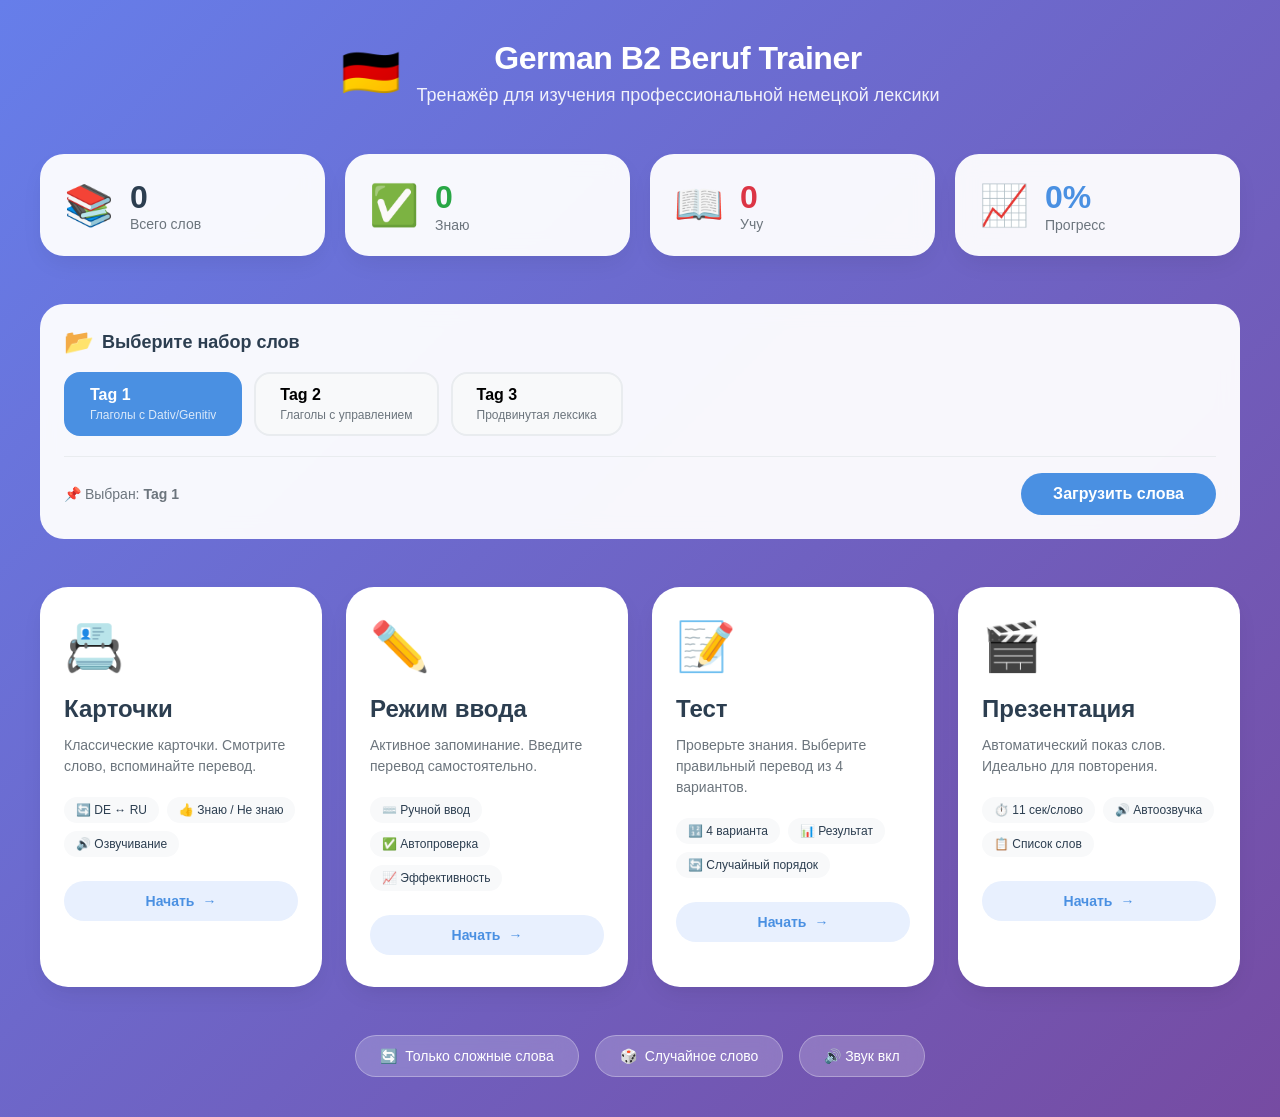
==== commit 7b4f81b3: "feat: complete dashboard redesign with modern UI ✨ Major Features: - Complete dashboard redesign wit" ====
--- a/index.html
+++ b/index.html
@@ -8,162 +8,273 @@
 </head>
 
 <body>
-  <div class="container">
-    <h1>German B2 Beruf Trainer</h1>
-    <p class="small-text">Тренажёр слов (B2 Beruf)</p>
-
-    <!-- ЗАГРУЗКА -->
-    <div class="panel">
-      <div class="controls">
-        <select id="daySelect">
-          <option value="tag1">Tag 1</option>
-          <option value="tag2">Tag 2</option>
-          <option value="tag3">Tag 3</option>
-        </select>
-
-        <button id="loadBtn">Загрузить</button>
-        <button id="repeatUnknownBtn">Сложные</button>
-      </div>
-
-      <div class="mode-buttons">
-        <button id="cardsModeBtn" class="active">📇 Карточки</button>
-        <button id="testModeBtn">📝 Тест</button>
-        <button id="presentationModeBtn">🎬 Режим презентации</button>
-      </div>
-    </div>
-
-    <!-- КАРТОЧКИ -->
-    <div id="cardsSection" class="panel">
-
-      <div id="cardsCounter" class="question-count"></div>
-
-      <div class="word-container">
-        <div id="cardWord" class="word"></div>
-        <button id="speakCardBtn" class="speak-btn" title="Озвучить">🔊</button>
-      </div>
-
-      <div id="cardAnswer" class="hidden">
-        <div id="cardTranslation" class="translation"></div>
-
-        <div class="examples">
-          <p><b>DE:</b> <span id="cardExampleDe"></span></p>
-          <p><b>RU:</b> <span id="cardExampleRu"></span></p>
-        </div>
-      </div>
-
-      <!-- РЕЖИМ ВВОДА -->
-      <div id="typingSection" class="hidden">
-        <div class="typing-area">
-          <input type="text" id="typingInput" placeholder="Введите перевод..." />
-          <button id="checkTypingBtn">Проверить</button>
-        </div>
-        <div id="typingFeedback" class="typing-feedback hidden">
-          <p id="typingMessage"></p>
-          <p id="typingCorrectAnswer"></p>
-        </div>
-      </div>
-
-      <!-- ПОИСК -->
-      <div class="controls">
-        <input id="searchInput" type="text" placeholder="Поиск..." />
-        <button id="searchBtn">Найти</button>
-        <button id="resetSearchBtn">Сброс</button>
-        <button id="toggleSoundBtn" class="sound-toggle-btn">🔊 Звук вкл</button>
-      </div>
-
-      <!-- ФИЛЬТРЫ -->
-      <div class="controls">
-        <button id="showAllBtn">Все</button>
-        <button id="randomWordBtn">Случайное</button>
-
-        <label>
-          <input id="autoNextCheckbox" type="checkbox" checked />
-          Автопереход
-        </label>
-      </div>
-
-      <!-- УПРАВЛЕНИЕ -->
-      <div class="nav-buttons">
-        <select id="cardModeSelect">
-          <option value="de-to-ru">DE → RU</option>
-          <option value="ru-to-de">RU → DE</option>
-        </select>
-
-        <button id="typingModeBtn" class="typing-btn">✏️ Режим ввода</button>
-
-        <button id="showAnswerBtn">Ответ</button>
-        <button id="prevBtn">Назад</button>
-        <button id="nextBtn">Вперёд</button>
-      </div>
-
-      <!-- ОЦЕНКА -->
-      <div class="nav-buttons">
-        <button id="knowBtn">Знаю</button>
-        <button id="dontKnowBtn">Не знаю</button>
-      </div>
-
-      <p id="wordStatus" class="small-text"></p>
-      <p id="statsBox" class="small-text"></p>
-    </div>
-
-    <!-- ТЕСТ -->
-    <div id="testSection" class="panel hidden">
-
-      <div id="testCounter" class="question-count"></div>
-
-      <div class="test-word-container">
-        <div id="testWord" class="word"></div>
-        <button id="speakTestBtn" class="speak-btn" title="Озвучить">🔊</button>
-      </div>
-
-      <div id="answersContainer" class="answers"></div>
-
-      <p id="testMessage"></p>
-
-      <div class="nav-buttons">
-        <button id="nextQuestionBtn" class="hidden">Дальше</button>
-        <button id="restartTestBtn" class="hidden">Заново</button>
-      </div>
-
-      <div id="resultBox" class="small-text"></div>
-    </div>
-
-    <!-- РЕЖИМ ПРЕЗЕНТАЦИИ -->
-    <div id="presentationSection" class="presentation-panel hidden">
-      <button id="presentationExitBtn" class="presentation-exit-btn">✕ Выход</button>
-      <button id="presentationPauseBtn" class="presentation-control-btn pause-btn">⏸ Пауза</button>
-      <button id="presentationStopBtn" class="presentation-control-btn stop-btn">⏹ Остановить</button>
-      
-      <!-- Боковая панель со списком слов -->
-      <div id="presentationSidebar" class="presentation-sidebar">
-        <div class="sidebar-header">
-          <h3>📚 Список слов</h3>
-          <button id="toggleSidebarBtn" class="toggle-sidebar-btn" title="Скрыть панель">◀</button>
-        </div>
-        <div id="wordsList" class="words-list"></div>
-      </div>
-      
-      <!-- Основной контейнер для контента презентации -->
-      <div id="presentationMain" class="presentation-main">
-        <div id="presentationContent" class="presentation-content">
-          <div id="presentationCounter" class="presentation-counter"></div>
+  <!-- ГЛАВНАЯ СТРАНИЦА-ДАШБОРД -->
+  <div id="dashboard" class="dashboard">
+    <div class="dashboard-container">
+      <!-- ШАПКА -->
+      <header class="dashboard-header">
+        <div class="logo-area">
+          <span class="logo">🇩🇪</span>
+          <div>
+            <h1>German B2 Beruf Trainer</h1>
+            <p class="subtitle">Тренажёр для изучения профессиональной немецкой лексики</p>
+          </div>
+        </div>
+      </header>
+
+      <!-- СТАТИСТИКА ПРОГРЕССА -->
+      <div class="stats-overview">
+        <div class="stat-card">
+          <div class="stat-icon">📚</div>
+          <div class="stat-info">
+            <span class="stat-value" id="statTotal">0</span>
+            <span class="stat-label">Всего слов</span>
+          </div>
+        </div>
+        <div class="stat-card known">
+          <div class="stat-icon">✅</div>
+          <div class="stat-info">
+            <span class="stat-value" id="statKnown">0</span>
+            <span class="stat-label">Знаю</span>
+          </div>
+        </div>
+        <div class="stat-card unknown">
+          <div class="stat-icon">📖</div>
+          <div class="stat-info">
+            <span class="stat-value" id="statUnknown">0</span>
+            <span class="stat-label">Учу</span>
+          </div>
+        </div>
+        <div class="stat-card progress">
+          <div class="stat-icon">📈</div>
+          <div class="stat-info">
+            <span class="stat-value" id="statProgress">0%</span>
+            <span class="stat-label">Прогресс</span>
+          </div>
+        </div>
+      </div>
+
+      <!-- ВЫБОР НАБОРА СЛОВ -->
+      <div class="day-selector">
+        <div class="selector-label">
+          <span class="label-icon">📂</span>
+          <span>Выберите набор слов</span>
+        </div>
+        <div class="day-buttons">
+          <button class="day-btn" data-day="tag1">Tag 1 <span>Глаголы с Dativ/Genitiv</span></button>
+          <button class="day-btn" data-day="tag2">Tag 2 <span>Глаголы с управлением</span></button>
+          <button class="day-btn" data-day="tag3">Tag 3 <span>Продвинутая лексика</span></button>
+        </div>
+        <div class="selected-day-info" id="selectedDayInfo">
+          <span>📌 Выбран: <strong id="currentDayName">Tag 1</strong></span>
+          <button id="loadBtn" class="load-btn">Загрузить слова</button>
+        </div>
+      </div>
+
+      <!-- КАРТОЧКИ РЕЖИМОВ -->
+      <div class="modes-grid">
+        <div class="mode-card" data-mode="cards">
+          <div class="mode-icon">📇</div>
+          <h3>Карточки</h3>
+          <p>Классические карточки. Смотрите слово, вспоминайте перевод.</p>
+          <div class="mode-features">
+            <span>🔄 DE ↔ RU</span>
+            <span>👍 Знаю / Не знаю</span>
+            <span>🔊 Озвучивание</span>
+          </div>
+          <button class="mode-start-btn" data-mode="cards">
+            Начать <span>→</span>
+          </button>
+        </div>
+
+        <div class="mode-card" data-mode="typing">
+          <div class="mode-icon">✏️</div>
+          <h3>Режим ввода</h3>
+          <p>Активное запоминание. Введите перевод самостоятельно.</p>
+          <div class="mode-features">
+            <span>⌨️ Ручной ввод</span>
+            <span>✅ Автопроверка</span>
+            <span>📈 Эффективность</span>
+          </div>
+          <button class="mode-start-btn" data-mode="typing">
+            Начать <span>→</span>
+          </button>
+        </div>
+
+        <div class="mode-card" data-mode="test">
+          <div class="mode-icon">📝</div>
+          <h3>Тест</h3>
+          <p>Проверьте знания. Выберите правильный перевод из 4 вариантов.</p>
+          <div class="mode-features">
+            <span>🔢 4 варианта</span>
+            <span>📊 Результат</span>
+            <span>🔄 Случайный порядок</span>
+          </div>
+          <button class="mode-start-btn" data-mode="test">
+            Начать <span>→</span>
+          </button>
+        </div>
+
+        <div class="mode-card" data-mode="presentation">
+          <div class="mode-icon">🎬</div>
+          <h3>Презентация</h3>
+          <p>Автоматический показ слов. Идеально для повторения.</p>
+          <div class="mode-features">
+            <span>⏱️ 11 сек/слово</span>
+            <span>🔊 Автоозвучка</span>
+            <span>📋 Список слов</span>
+          </div>
+          <button class="mode-start-btn" data-mode="presentation">
+            Начать <span>→</span>
+          </button>
+        </div>
+      </div>
+
+      <!-- ДОПОЛНИТЕЛЬНЫЕ ФУНКЦИИ -->
+      <div class="extra-functions">
+        <button class="extra-btn" id="repeatUnknownBtn">
+          <span>🔄</span> Только сложные слова
+        </button>
+        <button class="extra-btn" id="randomWordBtn">
+          <span>🎲</span> Случайное слово
+        </button>
+        <div class="sound-control">
+          <button id="toggleSoundBtn" class="sound-btn">🔊 Звук вкл</button>
+        </div>
+      </div>
+    </div>
+  </div>
+
+  <!-- ЭКРАН КАРТОЧЕК -->
+  <div id="cardsScreen" class="mode-screen hidden">
+    <div class="mode-header">
+      <button class="back-btn" data-back>← На главную</button>
+      <h2>📇 Карточки</h2>
+      <div class="mode-controls">
+        <button id="cardsModeSelect" class="small-select">DE → RU</button>
+        <button id="cardsTypingModeBtn" class="typing-mode-btn">✏️ Режим ввода</button>
+        <button id="cardsSpeakBtn" class="speak-mode-btn">🔊</button>
+      </div>
+    </div>
+    
+    <div class="mode-content">
+      <div class="cards-container">
+        <div class="cards-counter" id="cardsCounter"></div>
+        
+        <div class="card">
+          <div class="card-word-container">
+            <div class="card-word" id="cardWord"></div>
+          </div>
           
-          <div class="presentation-word-container">
-            <div id="presentationWord" class="presentation-word"></div>
-            <button id="speakPresentationBtn" class="presentation-speak-btn" title="Озвучить">🔊</button>
+          <div class="card-answer hidden" id="cardAnswer">
+            <div class="card-translation" id="cardTranslation"></div>
+            <div class="card-examples">
+              <p><span class="example-label">DE:</span> <span id="cardExampleDe"></span></p>
+              <p><span class="example-label">RU:</span> <span id="cardExampleRu"></span></p>
+            </div>
           </div>
           
-          <div id="presentationTranslation" class="presentation-translation"></div>
-          <div id="presentationExamples" class="presentation-examples">
-            <p><span class="example-label">DE:</span> <span id="presentationExampleDe"></span></p>
-            <p><span class="example-label">RU:</span> <span id="presentationExampleRu"></span></p>
-          </div>
-        </div>
-      </div>
-      
-      <div class="presentation-progress">
-        <div id="presentationProgressBar" class="presentation-progress-bar"></div>
-      </div>
+          <!-- Режим ввода внутри карточек -->
+          <div class="typing-area hidden" id="cardsTypingSection">
+            <input type="text" id="cardsTypingInput" placeholder="Введите перевод..." />
+            <button id="cardsCheckTypingBtn">Проверить</button>
+          </div>
+          <div class="typing-feedback hidden" id="cardsTypingFeedback">
+            <p id="cardsTypingMessage"></p>
+            <p id="cardsTypingCorrectAnswer"></p>
+          </div>
+        </div>
+        
+        <div class="card-controls">
+          <button id="showAnswerBtn" class="control-btn">Показать ответ</button>
+          <div class="nav-controls">
+            <button id="prevBtn" class="nav-btn">◀ Назад</button>
+            <button id="nextBtn" class="nav-btn">Вперёд ▶</button>
+          </div>
+        </div>
+        
+        <div class="rating-buttons">
+          <button id="knowBtn" class="rating-btn know">✅ Знаю</button>
+          <button id="dontKnowBtn" class="rating-btn dontknow">❌ Не знаю</button>
+        </div>
+        
+        <div class="card-footer">
+          <label class="auto-next">
+            <input type="checkbox" id="autoNextCheckbox" checked />
+            Автопереход
+          </label>
+          <div class="word-status" id="wordStatus">—</div>
+        </div>
+      </div>
+    </div>
+  </div>
+
+  <!-- ЭКРАН ТЕСТА -->
+  <div id="testScreen" class="mode-screen hidden">
+    <div class="mode-header">
+      <button class="back-btn" data-back>← На главную</button>
+      <h2>📝 Тест</h2>
+      <button id="testSpeakBtn" class="speak-mode-btn">🔊</button>
+    </div>
+    
+    <div class="mode-content">
+      <div class="test-container">
+        <div class="test-counter" id="testCounter"></div>
+        
+        <div class="test-question">
+          <div class="test-word" id="testWord"></div>
+        </div>
+        
+        <div class="answers-grid" id="answersContainer"></div>
+        
+        <div class="test-message" id="testMessage"></div>
+        
+        <div class="test-controls">
+          <button id="nextQuestionBtn" class="hidden">Следующий вопрос →</button>
+          <button id="restartTestBtn" class="hidden">🔄 Пройти заново</button>
+        </div>
+        
+        <div class="test-result" id="resultBox"></div>
+      </div>
+    </div>
+  </div>
+
+  <!-- ЭКРАН ПРЕЗЕНТАЦИИ (полноэкранный) -->
+  <div id="presentationScreen" class="presentation-panel hidden">
+    <div class="presentation-top-bar">
+      <button class="back-btn-light" data-back>← На главную</button>
+      <button id="presentationPauseBtn" class="presentation-control-light">⏸ Пауза</button>
+      <button id="presentationSpeakBtn" class="presentation-speak-light">🔊</button>
+    </div>
+    
+    <button id="toggleSidebarBtn" class="sidebar-toggle-btn" title="Показать/скрыть список слов">📚</button>
+    
+    <div id="presentationSidebar" class="presentation-sidebar">
+      <div class="sidebar-header">
+        <h3>📚 Список слов</h3>
+      </div>
+      <div id="wordsList" class="words-list"></div>
+    </div>
+    
+    <div id="presentationMain" class="presentation-main">
+      <div class="presentation-content">
+        <div id="presentationCounter" class="presentation-counter"></div>
+        
+        <div class="presentation-word-container">
+          <div id="presentationWord" class="presentation-word"></div>
+        </div>
+        
+        <div id="presentationTranslation" class="presentation-translation"></div>
+        
+        <div id="presentationExamples" class="presentation-examples">
+          <p><span class="example-label">DE:</span> <span id="presentationExampleDe"></span></p>
+          <p><span class="example-label">RU:</span> <span id="presentationExampleRu"></span></p>
+        </div>
+      </div>
+    </div>
+    
+    <div class="presentation-progress">
+      <div id="presentationProgressBar" class="presentation-progress-bar"></div>
     </div>
   </div>
 
--- a/styles.css
+++ b/styles.css
@@ -1,3 +1,23 @@
+/* ========== ОСНОВНЫЕ ПЕРЕМЕННЫЕ ========== */
+:root {
+  --primary: #4a90e2;
+  --primary-dark: #3a7bc9;
+  --primary-light: #e8f0fe;
+  --success: #28a745;
+  --success-light: #e8f5e9;
+  --warning: #dc3545;
+  --warning-light: #ffe8e8;
+  --text-dark: #2c3e50;
+  --text-gray: #6c757d;
+  --text-light: #95a5a6;
+  --bg-light: #f8f9fa;
+  --bg-white: #ffffff;
+  --border: #e9ecef;
+  --card-shadow: 0 10px 25px -5px rgba(0, 0, 0, 0.08), 0 8px 10px -6px rgba(0, 0, 0, 0.02);
+  --card-hover-shadow: 0 20px 30px -12px rgba(0, 0, 0, 0.15);
+  --transition: all 0.3s cubic-bezier(0.4, 0, 0.2, 1);
+}
+
 * {
   margin: 0;
   padding: 0;
@@ -6,196 +26,780 @@
 
 body {
   font-family: -apple-system, BlinkMacSystemFont, 'Segoe UI', Roboto, 'Helvetica Neue', Arial, sans-serif;
-  background: #f5f7fb;
-  padding: 20px;
-  color: #222;
-}
-
-.container {
+  background: linear-gradient(135deg, #667eea 0%, #764ba2 100%);
+  min-height: 100vh;
+  color: var(--text-dark);
+}
+
+.hidden {
+  display: none !important;
+}
+
+/* ========== ГЛАВНАЯ СТРАНИЦА - ДАШБОРД ========== */
+.dashboard {
+  min-height: 100vh;
+  padding: 40px 24px;
+}
+
+.dashboard-container {
+  max-width: 1200px;
+  margin: 0 auto;
+}
+
+/* Шапка */
+.dashboard-header {
+  margin-bottom: 48px;
+  text-align: center;
+}
+
+.logo-area {
+  display: flex;
+  align-items: center;
+  justify-content: center;
+  gap: 16px;
+}
+
+.logo {
+  font-size: 48px;
+  animation: float 3s ease-in-out infinite;
+}
+
+@keyframes float {
+  0%, 100% { transform: translateY(0px); }
+  50% { transform: translateY(-10px); }
+}
+
+.dashboard-header h1 {
+  font-size: 32px;
+  color: white;
+  margin-bottom: 8px;
+  font-weight: 700;
+  letter-spacing: -0.5px;
+}
+
+.subtitle {
+  font-size: 18px;
+  color: rgba(255, 255, 255, 0.9);
+}
+
+/* Статистика */
+.stats-overview {
+  display: grid;
+  grid-template-columns: repeat(auto-fit, minmax(200px, 1fr));
+  gap: 20px;
+  margin-bottom: 48px;
+}
+
+.stat-card {
+  background: rgba(255, 255, 255, 0.95);
+  backdrop-filter: blur(10px);
+  border-radius: 24px;
+  padding: 24px;
+  display: flex;
+  align-items: center;
+  gap: 16px;
+  transition: var(--transition);
+  box-shadow: var(--card-shadow);
+}
+
+.stat-card:hover {
+  transform: translateY(-4px);
+  box-shadow: var(--card-hover-shadow);
+}
+
+.stat-icon {
+  font-size: 40px;
+}
+
+.stat-info {
+  display: flex;
+  flex-direction: column;
+}
+
+.stat-value {
+  font-size: 32px;
+  font-weight: 800;
+  color: var(--text-dark);
+  line-height: 1.2;
+}
+
+.stat-label {
+  font-size: 14px;
+  color: var(--text-gray);
+  font-weight: 500;
+}
+
+.stat-card.known .stat-value { color: var(--success); }
+.stat-card.unknown .stat-value { color: var(--warning); }
+.stat-card.progress .stat-value { color: var(--primary); }
+
+/* Выбор набора слов */
+.day-selector {
+  background: rgba(255, 255, 255, 0.95);
+  backdrop-filter: blur(10px);
+  border-radius: 24px;
+  padding: 24px;
+  margin-bottom: 48px;
+}
+
+.selector-label {
+  display: flex;
+  align-items: center;
+  gap: 8px;
+  font-size: 18px;
+  font-weight: 600;
+  color: var(--text-dark);
+  margin-bottom: 16px;
+}
+
+.label-icon {
+  font-size: 24px;
+}
+
+.day-buttons {
+  display: flex;
+  gap: 12px;
+  flex-wrap: wrap;
+  margin-bottom: 20px;
+}
+
+.day-btn {
+  background: var(--bg-light);
+  border: 2px solid var(--border);
+  padding: 12px 24px;
+  border-radius: 16px;
+  font-size: 16px;
+  font-weight: 600;
+  cursor: pointer;
+  transition: var(--transition);
+  display: flex;
+  flex-direction: column;
+  align-items: flex-start;
+  gap: 4px;
+}
+
+.day-btn span {
+  font-size: 12px;
+  font-weight: normal;
+  color: var(--text-gray);
+}
+
+.day-btn:hover {
+  border-color: var(--primary);
+  background: var(--primary-light);
+  transform: translateY(-2px);
+}
+
+.day-btn.active {
+  background: var(--primary);
+  border-color: var(--primary);
+  color: white;
+}
+
+.day-btn.active span {
+  color: rgba(255, 255, 255, 0.8);
+}
+
+.selected-day-info {
+  display: flex;
+  align-items: center;
+  justify-content: space-between;
+  flex-wrap: wrap;
+  gap: 16px;
+  padding-top: 16px;
+  border-top: 1px solid var(--border);
+}
+
+.selected-day-info span {
+  font-size: 14px;
+  color: var(--text-gray);
+}
+
+.load-btn {
+  background: var(--primary);
+  color: white;
+  border: none;
+  padding: 12px 32px;
+  border-radius: 40px;
+  font-size: 16px;
+  font-weight: 600;
+  cursor: pointer;
+  transition: var(--transition);
+}
+
+.load-btn:hover {
+  background: var(--primary-dark);
+  transform: scale(1.02);
+}
+
+/* Карточки режимов */
+.modes-grid {
+  display: grid;
+  grid-template-columns: repeat(auto-fit, minmax(280px, 1fr));
+  gap: 24px;
+  margin-bottom: 48px;
+}
+
+.mode-card {
+  background: white;
+  border-radius: 28px;
+  padding: 32px 24px;
+  transition: var(--transition);
+  box-shadow: var(--card-shadow);
+  position: relative;
+  overflow: hidden;
+}
+
+.mode-card::before {
+  content: '';
+  position: absolute;
+  top: 0;
+  left: 0;
+  right: 0;
+  height: 4px;
+  background: var(--primary);
+  transform: scaleX(0);
+  transition: var(--transition);
+}
+
+.mode-card:hover {
+  transform: translateY(-8px);
+  box-shadow: var(--card-hover-shadow);
+}
+
+.mode-card:hover::before {
+  transform: scaleX(1);
+}
+
+.mode-icon {
+  font-size: 48px;
+  margin-bottom: 20px;
+}
+
+.mode-card h3 {
+  font-size: 24px;
+  font-weight: 700;
+  color: var(--text-dark);
+  margin-bottom: 12px;
+}
+
+.mode-card p {
+  font-size: 14px;
+  color: var(--text-gray);
+  line-height: 1.5;
+  margin-bottom: 20px;
+}
+
+.mode-features {
+  display: flex;
+  flex-wrap: wrap;
+  gap: 8px;
+  margin-bottom: 24px;
+}
+
+.mode-features span {
+  background: var(--bg-light);
+  padding: 6px 12px;
+  border-radius: 20px;
+  font-size: 12px;
+  color: var(--text-dark);
+}
+
+.mode-start-btn {
+  background: var(--primary-light);
+  color: var(--primary);
+  border: none;
+  padding: 12px 24px;
+  border-radius: 40px;
+  font-size: 14px;
+  font-weight: 600;
+  cursor: pointer;
+  transition: var(--transition);
+  width: 100%;
+  display: flex;
+  align-items: center;
+  justify-content: center;
+  gap: 8px;
+}
+
+.mode-start-btn span {
+  transition: transform 0.2s;
+}
+
+.mode-start-btn:hover {
+  background: var(--primary);
+  color: white;
+}
+
+.mode-start-btn:hover span {
+  transform: translateX(4px);
+}
+
+/* Дополнительные функции */
+.extra-functions {
+  display: flex;
+  justify-content: center;
+  gap: 16px;
+  flex-wrap: wrap;
+}
+
+.extra-btn {
+  background: rgba(255, 255, 255, 0.2);
+  backdrop-filter: blur(10px);
+  border: 1px solid rgba(255, 255, 255, 0.3);
+  padding: 12px 24px;
+  border-radius: 40px;
+  font-size: 14px;
+  font-weight: 500;
+  color: white;
+  cursor: pointer;
+  transition: var(--transition);
+  display: flex;
+  align-items: center;
+  gap: 8px;
+}
+
+.extra-btn:hover {
+  background: rgba(255, 255, 255, 0.3);
+  transform: translateY(-2px);
+}
+
+.sound-control {
+  display: flex;
+  align-items: center;
+}
+
+.sound-btn {
+  background: rgba(255, 255, 255, 0.2);
+  backdrop-filter: blur(10px);
+  border: 1px solid rgba(255, 255, 255, 0.3);
+  padding: 12px 24px;
+  border-radius: 40px;
+  font-size: 14px;
+  font-weight: 500;
+  color: white;
+  cursor: pointer;
+  transition: var(--transition);
+}
+
+.sound-btn.sound-off {
+  background: rgba(220, 53, 69, 0.7);
+}
+
+.sound-btn:hover {
+  background: rgba(255, 255, 255, 0.3);
+  transform: translateY(-2px);
+}
+
+/* ========== ЭКРАНЫ РЕЖИМОВ ========== */
+.mode-screen {
+  position: fixed;
+  top: 0;
+  left: 0;
+  right: 0;
+  bottom: 0;
+  background: var(--bg-light);
+  z-index: 1000;
+  overflow-y: auto;
+}
+
+.mode-header {
+  background: white;
+  padding: 20px 24px;
+  display: flex;
+  align-items: center;
+  justify-content: space-between;
+  flex-wrap: wrap;
+  gap: 16px;
+  border-bottom: 1px solid var(--border);
+  position: sticky;
+  top: 0;
+  z-index: 100;
+}
+
+.mode-header h2 {
+  font-size: 24px;
+  color: var(--text-dark);
+}
+
+.back-btn {
+  background: none;
+  border: none;
+  font-size: 16px;
+  color: var(--primary);
+  cursor: pointer;
+  padding: 8px 16px;
+  border-radius: 40px;
+  transition: var(--transition);
+  font-weight: 500;
+}
+
+.back-btn:hover {
+  background: var(--primary-light);
+}
+
+.mode-controls {
+  display: flex;
+  gap: 12px;
+  align-items: center;
+}
+
+.small-select, .typing-mode-btn, .speak-mode-btn {
+  background: var(--bg-light);
+  border: 1px solid var(--border);
+  padding: 8px 16px;
+  border-radius: 40px;
+  font-size: 14px;
+  cursor: pointer;
+  transition: var(--transition);
+}
+
+.small-select:hover, .typing-mode-btn:hover, .speak-mode-btn:hover {
+  background: var(--primary-light);
+  border-color: var(--primary);
+}
+
+.typing-mode-btn.active {
+  background: var(--primary);
+  color: white;
+  border-color: var(--primary);
+}
+
+.mode-content {
   max-width: 800px;
   margin: 0 auto;
-}
-
-h1 {
-  margin-bottom: 10px;
-  font-size: 24px;
-}
-
-.panel {
-  background: #fff;
+  padding: 40px 24px;
+}
+
+/* ========== КАРТОЧКИ ========== */
+.cards-container {
+  background: white;
+  border-radius: 32px;
+  padding: 32px;
+  box-shadow: var(--card-shadow);
+}
+
+.cards-counter {
+  text-align: center;
+  font-size: 14px;
+  color: var(--text-gray);
+  margin-bottom: 24px;
+}
+
+.card {
+  text-align: center;
+  min-height: 400px;
+  display: flex;
+  flex-direction: column;
+  justify-content: center;
+}
+
+.card-word-container {
+  margin-bottom: 32px;
+}
+
+.card-word {
+  font-size: 48px;
+  font-weight: 800;
+  color: var(--text-dark);
+  line-height: 1.3;
+}
+
+.card-answer {
+  margin-top: 32px;
+}
+
+.card-translation {
+  font-size: 32px;
+  font-weight: 600;
+  color: var(--primary);
+  margin-bottom: 24px;
+}
+
+.card-examples {
+  background: var(--bg-light);
+  padding: 20px;
+  border-radius: 20px;
+  text-align: left;
+}
+
+.card-examples p {
+  margin: 12px 0;
+  font-size: 14px;
+  line-height: 1.5;
+}
+
+.example-label {
+  font-weight: 700;
+  color: var(--primary);
+  margin-right: 8px;
+}
+
+.card-controls {
+  display: flex;
+  justify-content: center;
+  gap: 16px;
+  margin-top: 32px;
+}
+
+.control-btn {
+  background: var(--primary-light);
+  color: var(--primary);
+  border: none;
+  padding: 12px 24px;
+  border-radius: 40px;
+  font-weight: 600;
+  cursor: pointer;
+  transition: var(--transition);
+}
+
+.control-btn:hover {
+  background: var(--primary);
+  color: white;
+}
+
+.nav-controls {
+  display: flex;
+  gap: 12px;
+}
+
+.nav-btn {
+  background: var(--bg-light);
+  border: 1px solid var(--border);
+  padding: 12px 24px;
+  border-radius: 40px;
+  cursor: pointer;
+  transition: var(--transition);
+}
+
+.nav-btn:hover {
+  background: var(--primary-light);
+  border-color: var(--primary);
+}
+
+.rating-buttons {
+  display: flex;
+  justify-content: center;
+  gap: 16px;
+  margin-top: 32px;
+}
+
+.rating-btn {
+  flex: 1;
+  padding: 14px;
+  border: none;
+  border-radius: 48px;
+  font-size: 16px;
+  font-weight: 600;
+  cursor: pointer;
+  transition: var(--transition);
+}
+
+.rating-btn.know {
+  background: var(--success-light);
+  color: var(--success);
+}
+
+.rating-btn.know:hover {
+  background: var(--success);
+  color: white;
+  transform: scale(1.02);
+}
+
+.rating-btn.dontknow {
+  background: var(--warning-light);
+  color: var(--warning);
+}
+
+.rating-btn.dontknow:hover {
+  background: var(--warning);
+  color: white;
+  transform: scale(1.02);
+}
+
+.card-footer {
+  display: flex;
+  justify-content: space-between;
+  align-items: center;
+  margin-top: 24px;
+  padding-top: 24px;
+  border-top: 1px solid var(--border);
+}
+
+.auto-next {
+  display: flex;
+  align-items: center;
+  gap: 8px;
+  font-size: 14px;
+  color: var(--text-gray);
+  cursor: pointer;
+}
+
+.word-status {
+  font-size: 14px;
+  padding: 6px 12px;
+  background: var(--bg-light);
+  border-radius: 20px;
+  color: var(--text-gray);
+}
+
+/* ========== ТЕСТ ========== */
+.test-container {
+  background: white;
+  border-radius: 32px;
+  padding: 32px;
+  box-shadow: var(--card-shadow);
+}
+
+.test-counter {
+  text-align: center;
+  font-size: 14px;
+  color: var(--text-gray);
+  margin-bottom: 24px;
+}
+
+.test-question {
+  text-align: center;
+  margin-bottom: 32px;
+}
+
+.test-word {
+  font-size: 42px;
+  font-weight: 800;
+  color: var(--text-dark);
+}
+
+.answers-grid {
+  display: grid;
+  grid-template-columns: repeat(auto-fit, minmax(250px, 1fr));
+  gap: 12px;
+  margin-bottom: 24px;
+}
+
+.answer-btn {
+  background: var(--bg-light);
+  border: 2px solid var(--border);
+  padding: 14px;
+  border-radius: 16px;
+  font-size: 16px;
+  cursor: pointer;
+  transition: var(--transition);
+}
+
+.answer-btn:hover:not(.correct):not(.wrong) {
+  border-color: var(--primary);
+  background: var(--primary-light);
+  transform: translateY(-2px);
+}
+
+.answer-btn.correct {
+  background: var(--success-light);
+  border-color: var(--success);
+  color: var(--success);
+}
+
+.answer-btn.wrong {
+  background: var(--warning-light);
+  border-color: var(--warning);
+  color: var(--warning);
+  text-decoration: line-through;
+}
+
+.test-message {
+  text-align: center;
+  font-size: 16px;
+  margin: 20px 0;
+  padding: 12px;
   border-radius: 12px;
+}
+
+.test-controls {
+  display: flex;
+  justify-content: center;
+  gap: 16px;
+  margin-top: 24px;
+}
+
+#nextQuestionBtn, #restartTestBtn {
+  background: var(--primary);
+  color: white;
+  border: none;
+  padding: 12px 32px;
+  border-radius: 40px;
+  font-size: 16px;
+  font-weight: 600;
+  cursor: pointer;
+  transition: var(--transition);
+}
+
+#nextQuestionBtn:hover, #restartTestBtn:hover {
+  background: var(--primary-dark);
+  transform: translateY(-2px);
+}
+
+.test-result {
+  text-align: center;
+  margin-top: 24px;
   padding: 20px;
-  box-shadow: 0 4px 12px rgba(0,0,0,0.08);
-  margin-bottom: 20px;
-}
-
-.controls {
-  display: flex;
-  flex-wrap: wrap;
-  gap: 10px;
-  margin-bottom: 15px;
-  align-items: center;
-}
-
-select, button, input {
-  padding: 10px 14px;
-  border-radius: 8px;
-  border: 1px solid #ccc;
+  background: var(--bg-light);
+  border-radius: 20px;
+  font-size: 18px;
+  font-weight: 600;
+  color: var(--primary);
+}
+
+/* ========== РЕЖИМ ВВОДА (ВНУТРИ КАРТОЧЕК) ========== */
+.typing-area {
+  margin-top: 24px;
+  display: flex;
+  gap: 12px;
+}
+
+.typing-area input {
+  flex: 1;
+  padding: 14px;
+  border: 2px solid var(--border);
+  border-radius: 16px;
   font-size: 16px;
-}
-
-button {
-  cursor: pointer;
-  transition: all 0.2s;
-}
-
-button:hover {
-  transform: translateY(-1px);
-  box-shadow: 0 2px 4px rgba(0,0,0,0.1);
-}
-
-.word {
-  font-size: 32px;
-  font-weight: bold;
-  margin-bottom: 15px;
-}
-
-.translation, .examples {
-  margin-top: 12px;
-  font-size: 18px;
-}
-
-.hidden {
-  display: none;
-}
-
-.nav-buttons {
-  display: flex;
-  gap: 10px;
-  margin-top: 20px;
-  flex-wrap: wrap;
-}
-
-.mode-buttons {
-  display: flex;
-  gap: 10px;
-  margin-bottom: 20px;
-}
-
-.active {
-  background: #222;
-  color: white;
-  border-color: #222;
-}
-
-.question-count {
-  font-size: 14px;
-  color: #666;
-  margin-bottom: 10px;
-}
-
-.answers {
-  display: grid;
-  gap: 10px;
-  margin-top: 20px;
-}
-
-.answer-btn.correct {
-  background: #d4edda;
-  border-color: #28a745;
-}
-
-.answer-btn.wrong {
-  background: #f8d7da;
-  border-color: #dc3545;
-}
-
-.small-text {
-  font-size: 14px;
-  color: #666;
-}
-
-/* Стили для режима ввода */
-.typing-area {
-  display: flex;
-  gap: 10px;
-  margin: 20px 0;
-}
-
-#typingInput {
-  flex: 1;
-  padding: 12px;
-  font-size: 16px;
-  border: 2px solid #ddd;
-  border-radius: 8px;
+  transition: var(--transition);
+}
+
+.typing-area input:focus {
+  outline: none;
+  border-color: var(--primary);
+}
+
+.typing-area button {
+  background: var(--primary);
+  color: white;
+  border: none;
+  padding: 14px 24px;
+  border-radius: 16px;
+  cursor: pointer;
+  transition: var(--transition);
+}
+
+.typing-area button:hover {
+  background: var(--primary-dark);
 }
 
 .typing-feedback {
-  margin-top: 15px;
-  padding: 12px;
-  border-radius: 8px;
-  background: #f0f0f0;
+  margin-top: 16px;
+  padding: 16px;
+  border-radius: 16px;
+  background: var(--bg-light);
 }
 
 .typing-feedback.correct {
-  background: #d4edda;
-  border-left: 4px solid #28a745;
+  background: var(--success-light);
+  color: var(--success);
+  border-left: 4px solid var(--success);
 }
 
 .typing-feedback.wrong {
-  background: #f8d7da;
-  border-left: 4px solid #dc3545;
-}
-
-.typing-btn.active {
-  background: #4a90e2;
-  color: white;
-  border-color: #4a90e2;
-}
-
-/* Стили для кнопок озвучивания */
-.word-container {
-  display: flex;
-  align-items: center;
-  justify-content: center;
-  gap: 15px;
-  margin-bottom: 15px;
-}
-
-.test-word-container {
-  display: flex;
-  align-items: center;
-  justify-content: center;
-  gap: 15px;
-  margin-bottom: 20px;
-}
-
-.speak-btn {
-  background: none;
-  border: none;
-  font-size: 28px;
-  cursor: pointer;
-  padding: 5px 10px;
-  border-radius: 50%;
-  transition: all 0.2s;
-  opacity: 0.7;
-}
-
-.speak-btn:hover {
-  opacity: 1;
-  transform: scale(1.1);
-  background: rgba(0,0,0,0.05);
-}
-
-.sound-toggle-btn {
-  background: #6c757d;
-  color: white;
-  border: none;
-}
-
-.sound-toggle-btn.sound-off {
-  background: #dc3545;
-  opacity: 0.7;
+  background: var(--warning-light);
+  color: var(--warning);
+  border-left: 4px solid var(--warning);
 }
 
 /* ========== РЕЖИМ ПРЕЗЕНТАЦИИ ========== */
@@ -205,49 +809,173 @@
   left: 0;
   right: 0;
   bottom: 0;
-  background: #fffaf0;
-  border-radius: 0;
-  margin: 0;
-  z-index: 1000;
+  background: linear-gradient(135deg, #1a1a2e 0%, #16213e 100%);
+  z-index: 2000;
   overflow: hidden;
 }
 
-/* Боковая панель - фиксированная слева */
+/* Верхняя панель с кнопками */
+.presentation-top-bar {
+  position: fixed;
+  top: 20px;
+  left: 20px;
+  right: 20px;
+  display: flex;
+  gap: 12px;
+  z-index: 1003;
+  pointer-events: none;
+}
+
+.presentation-top-bar button {
+  pointer-events: auto;
+}
+
+.back-btn-light {
+  background: rgba(255, 255, 255, 0.2);
+  backdrop-filter: blur(10px);
+  border: 1px solid rgba(255, 255, 255, 0.3);
+  padding: 10px 20px;
+  border-radius: 40px;
+  color: white;
+  cursor: pointer;
+  transition: var(--transition);
+  font-size: 14px;
+}
+
+.back-btn-light:hover {
+  background: rgba(255, 255, 255, 0.3);
+}
+
+.presentation-control-light, .presentation-speak-light {
+  background: rgba(255, 255, 255, 0.2);
+  backdrop-filter: blur(10px);
+  border: 1px solid rgba(255, 255, 255, 0.3);
+  padding: 10px 20px;
+  border-radius: 40px;
+  color: white;
+  cursor: pointer;
+  transition: var(--transition);
+  font-size: 14px;
+}
+
+.presentation-control-light:hover, .presentation-speak-light:hover {
+  background: rgba(255, 255, 255, 0.3);
+}
+
+/* Кнопка переключения боковой панели */
+.sidebar-toggle-btn {
+  position: fixed;
+  left: 20px;
+  bottom: 20px;
+  background: rgba(255, 255, 255, 0.2);
+  backdrop-filter: blur(10px);
+  border: 1px solid rgba(255, 255, 255, 0.3);
+  font-size: 24px;
+  padding: 12px 16px;
+  border-radius: 40px;
+  cursor: pointer;
+  z-index: 1004;
+  transition: var(--transition);
+  color: white;
+}
+
+.sidebar-toggle-btn:hover {
+  background: rgba(255, 255, 255, 0.3);
+  transform: scale(1.05);
+}
+
+/* Боковая панель */
 .presentation-sidebar {
   position: fixed;
   left: 0;
   top: 0;
   bottom: 0;
-  width: 280px;
-  background: white;
-  box-shadow: 2px 0 15px rgba(0,0,0,0.1);
+  width: 300px;
+  background: rgba(255, 255, 255, 0.98);
+  backdrop-filter: blur(10px);
   z-index: 1002;
   transform: translateX(0);
   transition: transform 0.3s ease;
   display: flex;
   flex-direction: column;
-}
-
-/* Скрытая панель - уезжает влево */
+  box-shadow: 2px 0 20px rgba(0, 0, 0, 0.1);
+  overflow-y: auto;
+}
+
 .presentation-sidebar.collapsed {
-  transform: translateX(-280px);
-}
-
-/* Контейнер для всего контента презентации */
+  transform: translateX(-300px);
+}
+
+.sidebar-header {
+  padding: 20px 24px;
+  border-bottom: 1px solid rgba(0, 0, 0, 0.1);
+  background: rgba(255, 255, 255, 0.95);
+  position: sticky;
+  top: 0;
+  z-index: 10;
+}
+
+.sidebar-header h3 {
+  font-size: 18px;
+  color: var(--text-dark);
+  margin: 0;
+}
+
+.words-list {
+  flex: 1;
+  overflow-y: auto;
+  padding: 12px;
+}
+
+.word-item {
+  padding: 12px 16px;
+  margin: 4px 0;
+  border-radius: 12px;
+  cursor: pointer;
+  transition: var(--transition);
+  font-size: 14px;
+  color: var(--text-dark);
+}
+
+.word-item:hover {
+  background: rgba(74, 144, 226, 0.1);
+}
+
+.word-item.current {
+  background: var(--primary);
+  color: white;
+}
+
+.word-item.passed {
+  opacity: 0.5;
+  text-decoration: line-through;
+}
+
+.word-number {
+  display: inline-block;
+  width: 35px;
+  font-size: 12px;
+  opacity: 0.7;
+}
+
+.word-text {
+  margin-left: 8px;
+}
+
+/* Основной контент презентации */
 .presentation-main {
   position: relative;
   width: 100%;
   height: 100%;
   transition: padding-left 0.3s ease;
   overflow-y: auto;
-}
-
-/* Когда панель активна - добавляем отступ слева */
+  overflow-x: hidden;
+}
+
 .presentation-main.with-sidebar {
-  padding-left: 280px;
-}
-
-/* Внутренний контент презентации */
+  padding-left: 300px;
+}
+
 .presentation-content {
   display: flex;
   flex-direction: column;
@@ -257,130 +985,67 @@
   text-align: center;
   max-width: 900px;
   margin: 0 auto;
-  padding: 60px 40px;
-}
-
-.presentation-exit-btn {
-  position: fixed;
-  top: 30px;
-  right: 30px;
-  background: rgba(0,0,0,0.1);
-  border: none;
-  font-size: 18px;
-  padding: 12px 24px;
-  border-radius: 40px;
-  cursor: pointer;
-  z-index: 1003;
-  transition: all 0.2s;
-}
-
-.presentation-exit-btn:hover {
-  background: rgba(0,0,0,0.2);
-  transform: scale(1.05);
-}
-
-.presentation-control-btn {
-  position: fixed;
-  bottom: 40px;
-  background: rgba(0,0,0,0.1);
-  border: none;
-  padding: 14px 28px;
-  font-size: 18px;
-  border-radius: 40px;
-  cursor: pointer;
-  z-index: 1003;
-  transition: all 0.2s;
-  font-weight: 500;
-}
-
-.presentation-control-btn:hover {
-  background: rgba(0,0,0,0.2);
-  transform: scale(1.05);
-}
-
-.pause-btn {
-  left: 40px;
-}
-
-.stop-btn {
-  right: 40px;
+  padding: 100px 40px 80px 40px;
 }
 
 .presentation-counter {
-  font-size: 18px;
-  color: #999;
-  margin-bottom: 80px;
+  font-size: 16px;
+  color: rgba(255, 255, 255, 0.6);
+  margin-bottom: 60px;
 }
 
 .presentation-word-container {
-  position: relative;
-  display: flex;
-  align-items: center;
-  justify-content: center;
-  gap: 30px;
-  margin-bottom: 60px;
-}
-
-.presentation-speak-btn {
-  background: none;
-  border: none;
-  font-size: 48px;
-  cursor: pointer;
-  opacity: 0.7;
-  transition: all 0.2s;
-  padding: 10px;
-}
-
-.presentation-speak-btn:hover {
-  opacity: 1;
-  transform: scale(1.1);
+  width: 100%;
+  margin-bottom: 40px;
 }
 
 .presentation-word {
   font-size: 96px;
-  font-weight: bold;
-  color: #2c3e50;
+  font-weight: 800;
+  color: white;
   opacity: 1;
   transition: opacity 0.4s ease;
   line-height: 1.2;
+  text-shadow: 0 4px 20px rgba(0, 0, 0, 0.3);
+  word-break: break-word;
 }
 
 .presentation-translation {
   font-size: 72px;
-  color: #4a90e2;
-  margin-bottom: 60px;
+  color: var(--primary);
+  margin-bottom: 40px;
   opacity: 0;
   transition: opacity 0.4s ease;
-  min-height: 140px;
+  min-height: 120px;
   display: flex;
   align-items: center;
   justify-content: center;
-  line-height: 1.2;
+  font-weight: 600;
+  word-break: break-word;
 }
 
 .presentation-examples {
-  font-size: 32px;
-  color: #666;
+  font-size: 28px;
+  color: rgba(255, 255, 255, 0.8);
   line-height: 1.5;
-  background: rgba(0,0,0,0.03);
-  padding: 40px;
-  border-radius: 24px;
+  background: rgba(255, 255, 255, 0.1);
+  backdrop-filter: blur(10px);
+  padding: 32px 40px;
+  border-radius: 32px;
   opacity: 0;
   transition: opacity 0.4s ease;
-  min-height: 280px;
-  display: flex;
-  flex-direction: column;
-  justify-content: center;
+  width: 100%;
+  text-align: left;
 }
 
 .presentation-examples p {
-  margin: 20px 0;
-}
-
-.example-label {
+  margin: 16px 0;
+}
+
+.presentation-examples .example-label {
   font-weight: bold;
-  color: #4a90e2;
-  font-size: 36px;
+  color: var(--primary);
+  font-size: 28px;
   margin-right: 15px;
 }
 
@@ -389,101 +1054,20 @@
   bottom: 0;
   left: 0;
   right: 0;
-  height: 6px;
-  background: rgba(0,0,0,0.1);
+  height: 4px;
+  background: rgba(255, 255, 255, 0.2);
   z-index: 1003;
 }
 
 .presentation-progress-bar {
   height: 100%;
-  background: #4a90e2;
+  background: var(--primary);
   width: 0%;
   transition: width 0.1s linear;
 }
 
-/* Стили для списка слов в боковой панели */
-.sidebar-header {
-  display: flex;
-  justify-content: space-between;
-  align-items: center;
-  padding: 20px;
-  border-bottom: 1px solid #e5e5e5;
-  background: #f8f9fa;
-}
-
-.sidebar-header h3 {
-  margin: 0;
-  font-size: 18px;
-  color: #333;
-}
-
-.toggle-sidebar-btn {
-  background: none;
-  border: none;
-  font-size: 20px;
-  cursor: pointer;
-  padding: 5px 10px;
-  border-radius: 5px;
-  transition: all 0.2s;
-}
-
-.toggle-sidebar-btn:hover {
-  background: rgba(0,0,0,0.05);
-}
-
-.words-list {
-  flex: 1;
-  overflow-y: auto;
-  padding: 10px 0;
-}
-
-.word-item {
-  padding: 12px 20px;
-  font-size: 16px;
-  cursor: pointer;
-  transition: all 0.2s;
-  border-left: 3px solid transparent;
-  font-family: monospace;
-}
-
-.word-item:hover {
-  background: #f5f5f5;
-}
-
-.word-item.current {
-  background: #e3f2fd;
-  border-left-color: #4a90e2;
-  color: #4a90e2;
-  font-weight: bold;
-}
-
-.word-item.passed {
-  color: #888;
-  text-decoration: line-through;
-  opacity: 0.6;
-}
-
-.word-number {
-  display: inline-block;
-  width: 30px;
-  color: #999;
-  font-size: 12px;
-}
-
-.word-text {
-  margin-left: 5px;
-}
-
-/* Адаптивность */
-@media (max-width: 600px) {
-  .word {
-    font-size: 26px;
-  }
-
-  .controls, .nav-buttons, .mode-buttons {
-    flex-direction: column;
-  }
-  
+/* Адаптивность для презентации */
+@media (max-width: 768px) {
   .presentation-word {
     font-size: 48px;
   }
@@ -493,46 +1077,72 @@
   }
   
   .presentation-examples {
+    font-size: 18px;
+    padding: 24px;
+  }
+  
+  .presentation-examples .example-label {
     font-size: 20px;
-    padding: 25px;
-  }
-  
-  .example-label {
-    font-size: 22px;
-  }
-  
-  .presentation-panel {
-    padding: 0;
   }
   
   .presentation-content {
-    padding: 30px 20px;
-  }
-  
-  .presentation-control-btn {
-    padding: 10px 20px;
-    font-size: 14px;
-    bottom: 20px;
-  }
-  
-  .presentation-word-container {
-    gap: 15px;
-  }
-  
-  .presentation-speak-btn {
-    font-size: 32px;
+    padding: 80px 20px 60px 20px;
+  }
+  
+  .presentation-counter {
+    margin-bottom: 40px;
+  }
+  
+  .presentation-main.with-sidebar {
+    padding-left: 0;
   }
   
   .presentation-sidebar {
-    width: 240px;
-  }
-  
-  .presentation-main.with-sidebar {
-    padding-left: 240px;
-  }
-  
-  .word-item {
-    padding: 8px 15px;
-    font-size: 14px;
-  }
-}
+    width: 280px;
+  }
+  
+  .presentation-sidebar.collapsed {
+    transform: translateX(-280px);
+  }
+  
+  .sidebar-toggle-btn {
+    left: 15px;
+    bottom: 15px;
+    font-size: 20px;
+    padding: 10px 14px;
+  }
+  
+  .presentation-top-bar {
+    top: 10px;
+    left: 10px;
+    right: 10px;
+  }
+  
+  .back-btn-light, .presentation-control-light, .presentation-speak-light {
+    padding: 8px 16px;
+    font-size: 12px;
+  }
+}
+
+@media (max-width: 480px) {
+  .presentation-word {
+    font-size: 36px;
+  }
+  
+  .presentation-translation {
+    font-size: 28px;
+  }
+  
+  .presentation-examples {
+    font-size: 16px;
+    padding: 20px;
+  }
+  
+  .presentation-examples .example-label {
+    font-size: 18px;
+  }
+  
+  .presentation-content {
+    padding: 70px 16px 50px 16px;
+  }
+}
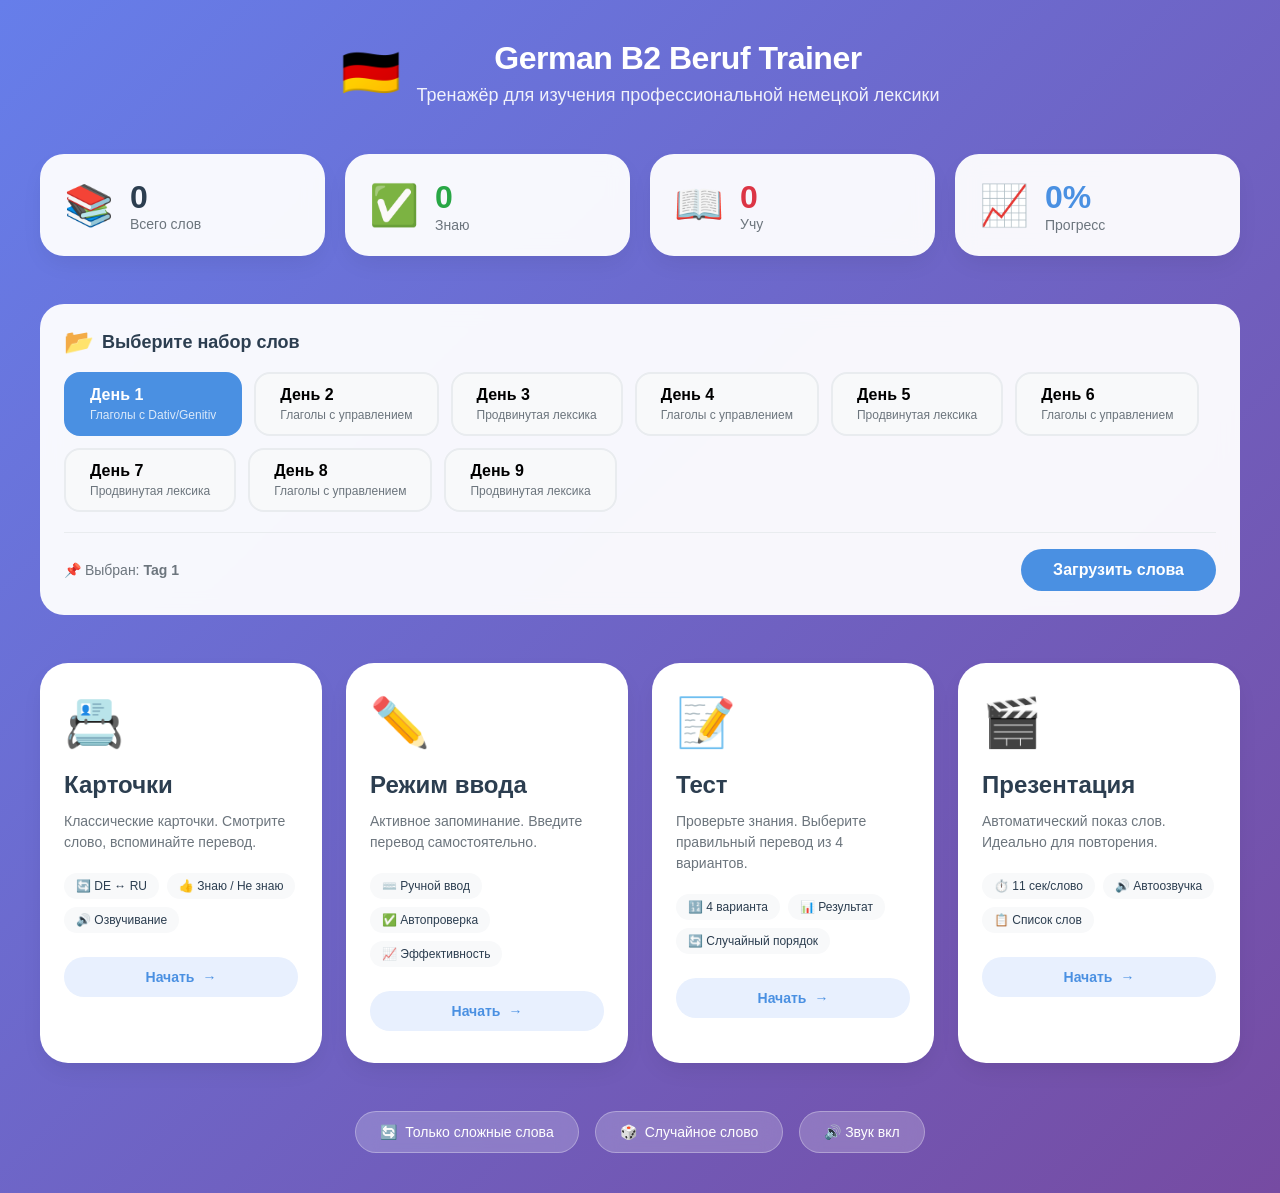
==== commit 142d2b95: "feat: add Tag 4 word set (Business Communication) 📚 New word set: - Added tag4.json with business co" ====
--- a/index.html
+++ b/index.html
@@ -61,9 +61,15 @@
           <span>Выберите набор слов</span>
         </div>
         <div class="day-buttons">
-          <button class="day-btn" data-day="tag1">Tag 1 <span>Глаголы с Dativ/Genitiv</span></button>
-          <button class="day-btn" data-day="tag2">Tag 2 <span>Глаголы с управлением</span></button>
-          <button class="day-btn" data-day="tag3">Tag 3 <span>Продвинутая лексика</span></button>
+          <button class="day-btn" data-day="tag1">День 1 <span>Глаголы с Dativ/Genitiv</span></button>
+          <button class="day-btn" data-day="tag2">День 2 <span>Глаголы с управлением</span></button>
+          <button class="day-btn" data-day="tag3">День 3 <span>Продвинутая лексика</span></button>
+          <button class="day-btn" data-day="tag4">День 4 <span>Глаголы с управлением</span></button>
+          <button class="day-btn" data-day="tag5">День 5 <span>Продвинутая лексика</span></button>
+          <button class="day-btn" data-day="tag6">День 6 <span>Глаголы с управлением</span></button>
+          <button class="day-btn" data-day="tag7">День 7 <span>Продвинутая лексика</span></button>
+          <button class="day-btn" data-day="tag8">День 8 <span>Глаголы с управлением</span></button>
+          <button class="day-btn" data-day="tag9">День 9 <span>Продвинутая лексика</span></button>
         </div>
         <div class="selected-day-info" id="selectedDayInfo">
           <span>📌 Выбран: <strong id="currentDayName">Tag 1</strong></span>
--- a/styles.css
+++ b/styles.css
@@ -831,35 +831,41 @@
 }
 
 .back-btn-light {
-  background: rgba(255, 255, 255, 0.2);
+  background: rgba(0, 0, 0, 0.7);
   backdrop-filter: blur(10px);
-  border: 1px solid rgba(255, 255, 255, 0.3);
+  border: 1px solid rgba(255, 255, 255, 0.2);
   padding: 10px 20px;
   border-radius: 40px;
   color: white;
   cursor: pointer;
   transition: var(--transition);
   font-size: 14px;
+  font-weight: 500;
+  box-shadow: 0 2px 8px rgba(0, 0, 0, 0.2);
 }
 
 .back-btn-light:hover {
-  background: rgba(255, 255, 255, 0.3);
+  background: rgba(0, 0, 0, 0.85);
+  transform: translateY(-2px);
 }
 
 .presentation-control-light, .presentation-speak-light {
-  background: rgba(255, 255, 255, 0.2);
+  background: rgba(0, 0, 0, 0.7);
   backdrop-filter: blur(10px);
-  border: 1px solid rgba(255, 255, 255, 0.3);
+  border: 1px solid rgba(255, 255, 255, 0.2);
   padding: 10px 20px;
   border-radius: 40px;
   color: white;
   cursor: pointer;
   transition: var(--transition);
   font-size: 14px;
+  font-weight: 500;
+  box-shadow: 0 2px 8px rgba(0, 0, 0, 0.2);
 }
 
 .presentation-control-light:hover, .presentation-speak-light:hover {
-  background: rgba(255, 255, 255, 0.3);
+  background: rgba(0, 0, 0, 0.85);
+  transform: translateY(-2px);
 }
 
 /* Кнопка переключения боковой панели */
@@ -867,9 +873,9 @@
   position: fixed;
   left: 20px;
   bottom: 20px;
-  background: rgba(255, 255, 255, 0.2);
+  background: rgba(0, 0, 0, 0.7);
   backdrop-filter: blur(10px);
-  border: 1px solid rgba(255, 255, 255, 0.3);
+  border: 1px solid rgba(255, 255, 255, 0.2);
   font-size: 24px;
   padding: 12px 16px;
   border-radius: 40px;
@@ -877,10 +883,11 @@
   z-index: 1004;
   transition: var(--transition);
   color: white;
+  box-shadow: 0 2px 8px rgba(0, 0, 0, 0.2);
 }
 
 .sidebar-toggle-btn:hover {
-  background: rgba(255, 255, 255, 0.3);
+  background: rgba(0, 0, 0, 0.85);
   transform: scale(1.05);
 }
 
@@ -900,6 +907,7 @@
   flex-direction: column;
   box-shadow: 2px 0 20px rgba(0, 0, 0, 0.1);
   overflow-y: auto;
+  padding-top: 80px;
 }
 
 .presentation-sidebar.collapsed {
@@ -1099,10 +1107,19 @@
   
   .presentation-sidebar {
     width: 280px;
+    padding-top: 70px;
   }
   
   .presentation-sidebar.collapsed {
     transform: translateX(-280px);
+  }
+  
+  .sidebar-header {
+    padding: 16px 20px;
+  }
+  
+  .sidebar-header h3 {
+    font-size: 16px;
   }
   
   .sidebar-toggle-btn {
@@ -1145,4 +1162,8 @@
   .presentation-content {
     padding: 70px 16px 50px 16px;
   }
-}
+  
+  .presentation-sidebar {
+    padding-top: 60px;
+  }
+}
